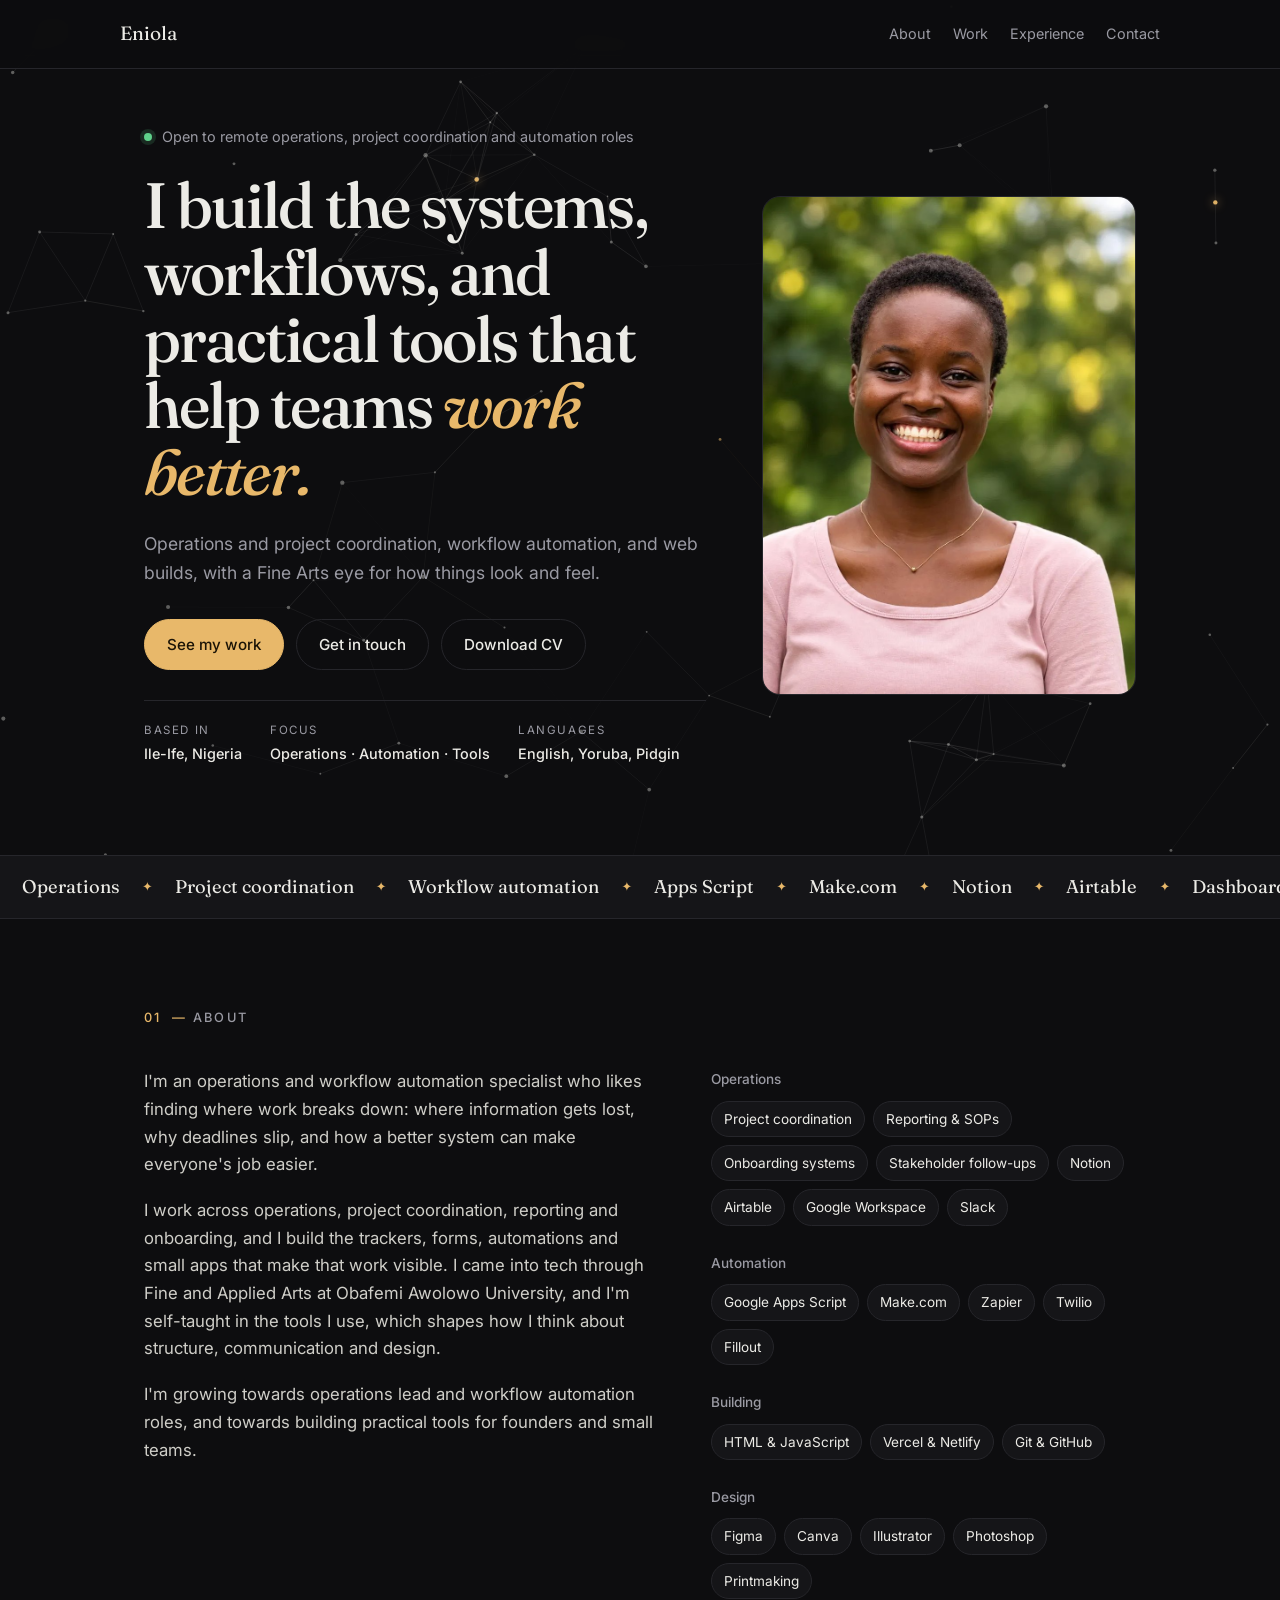
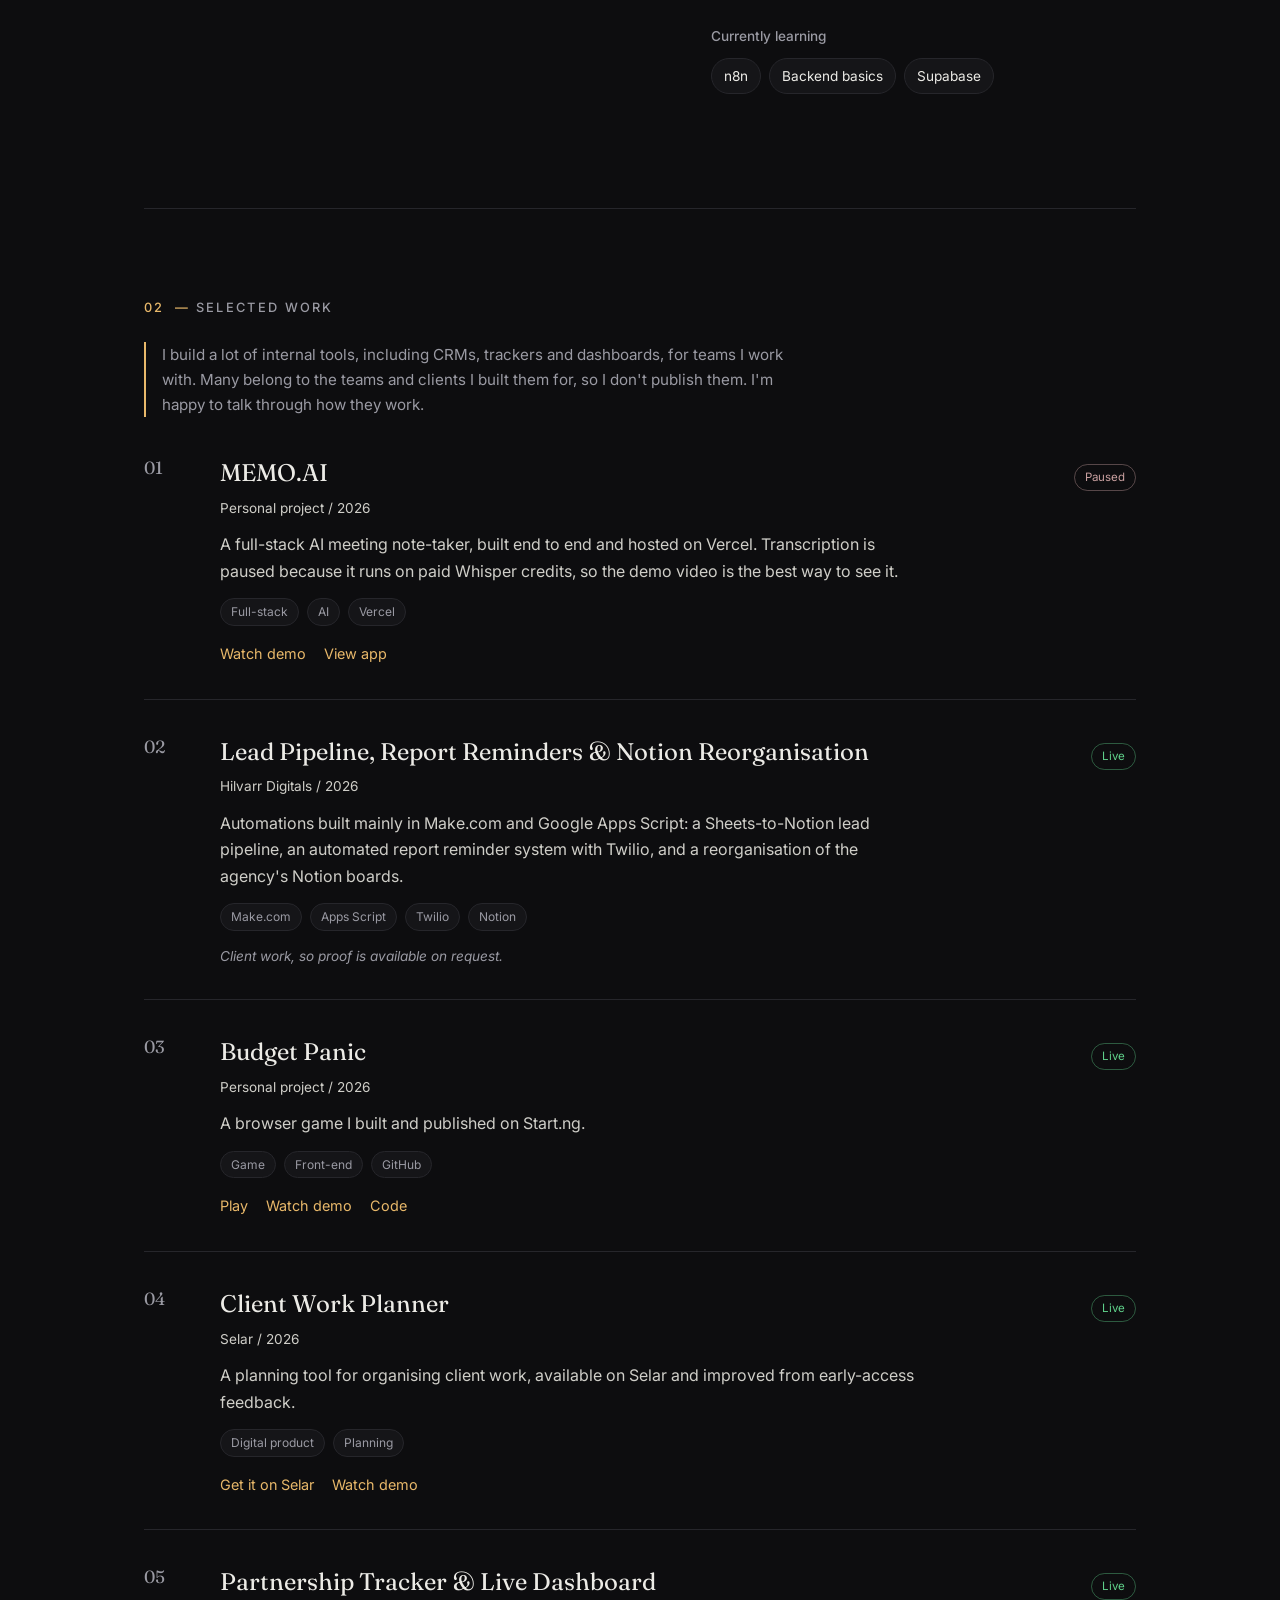
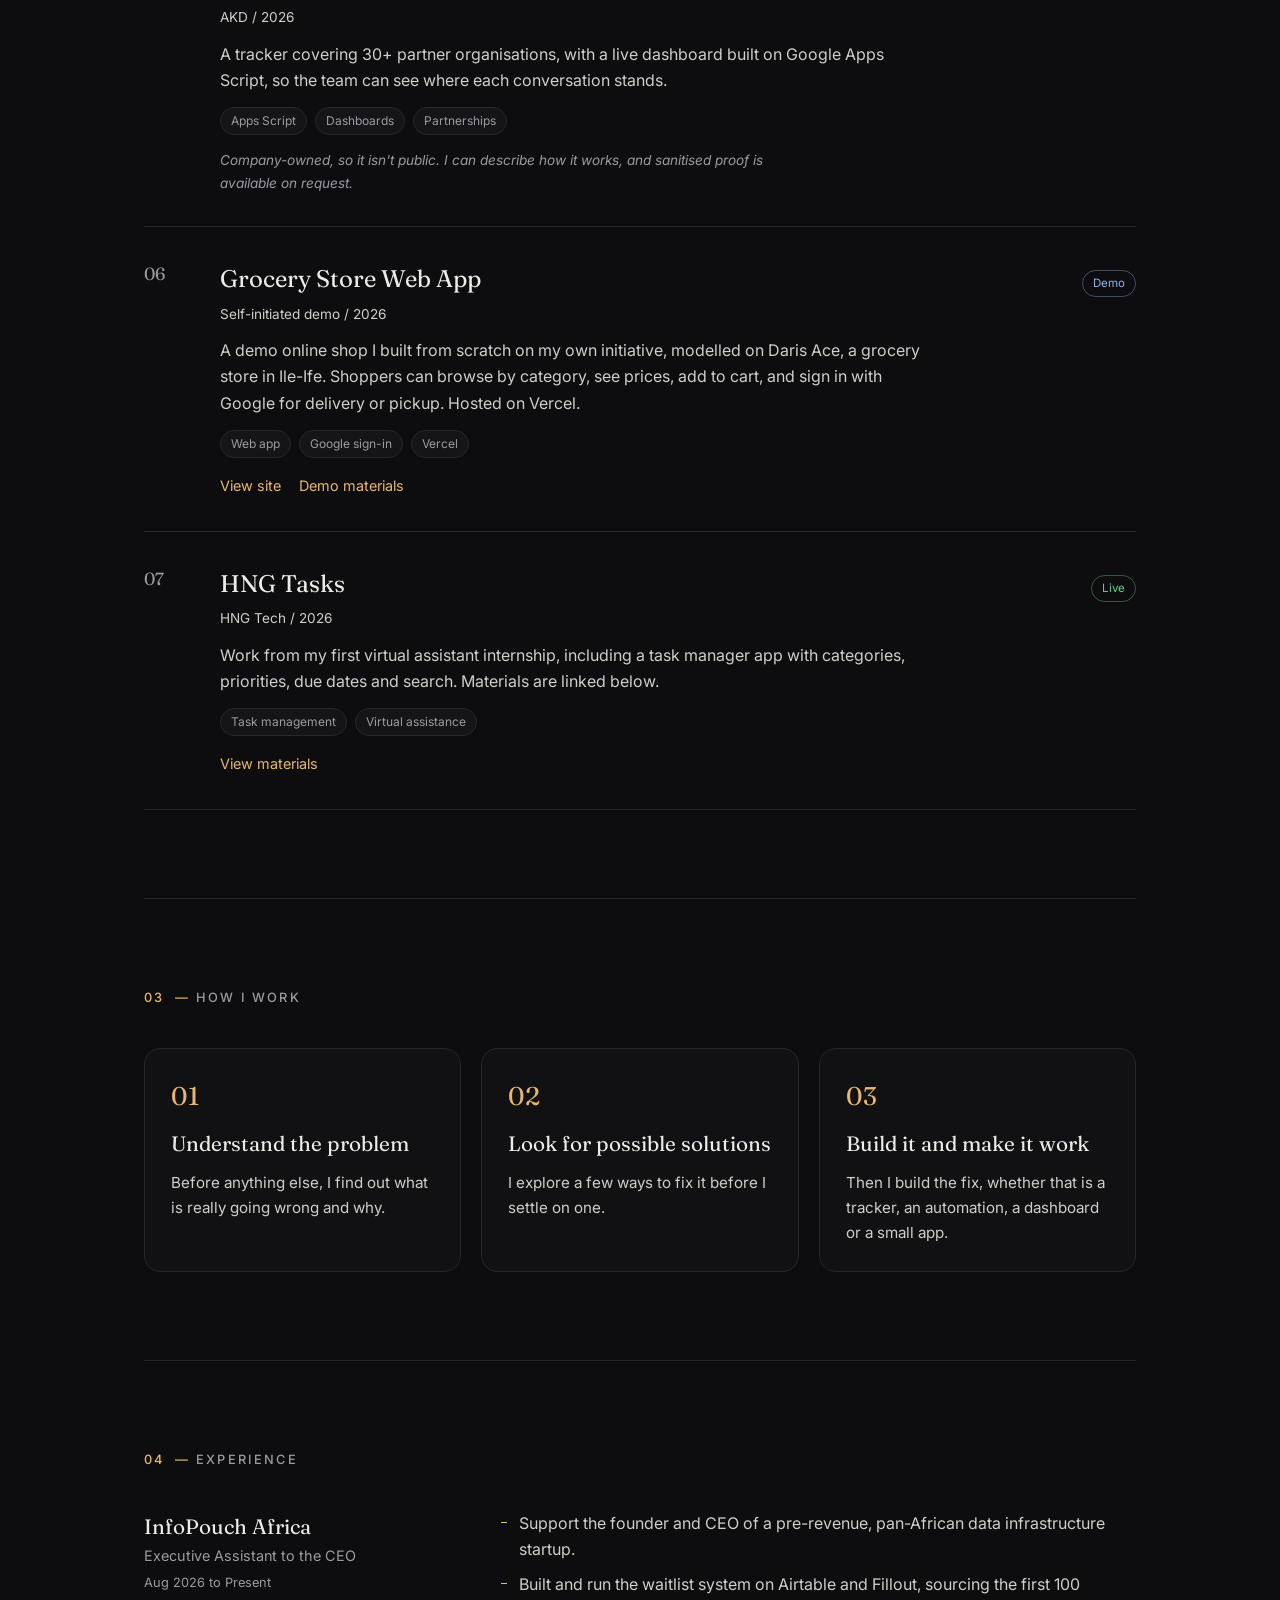
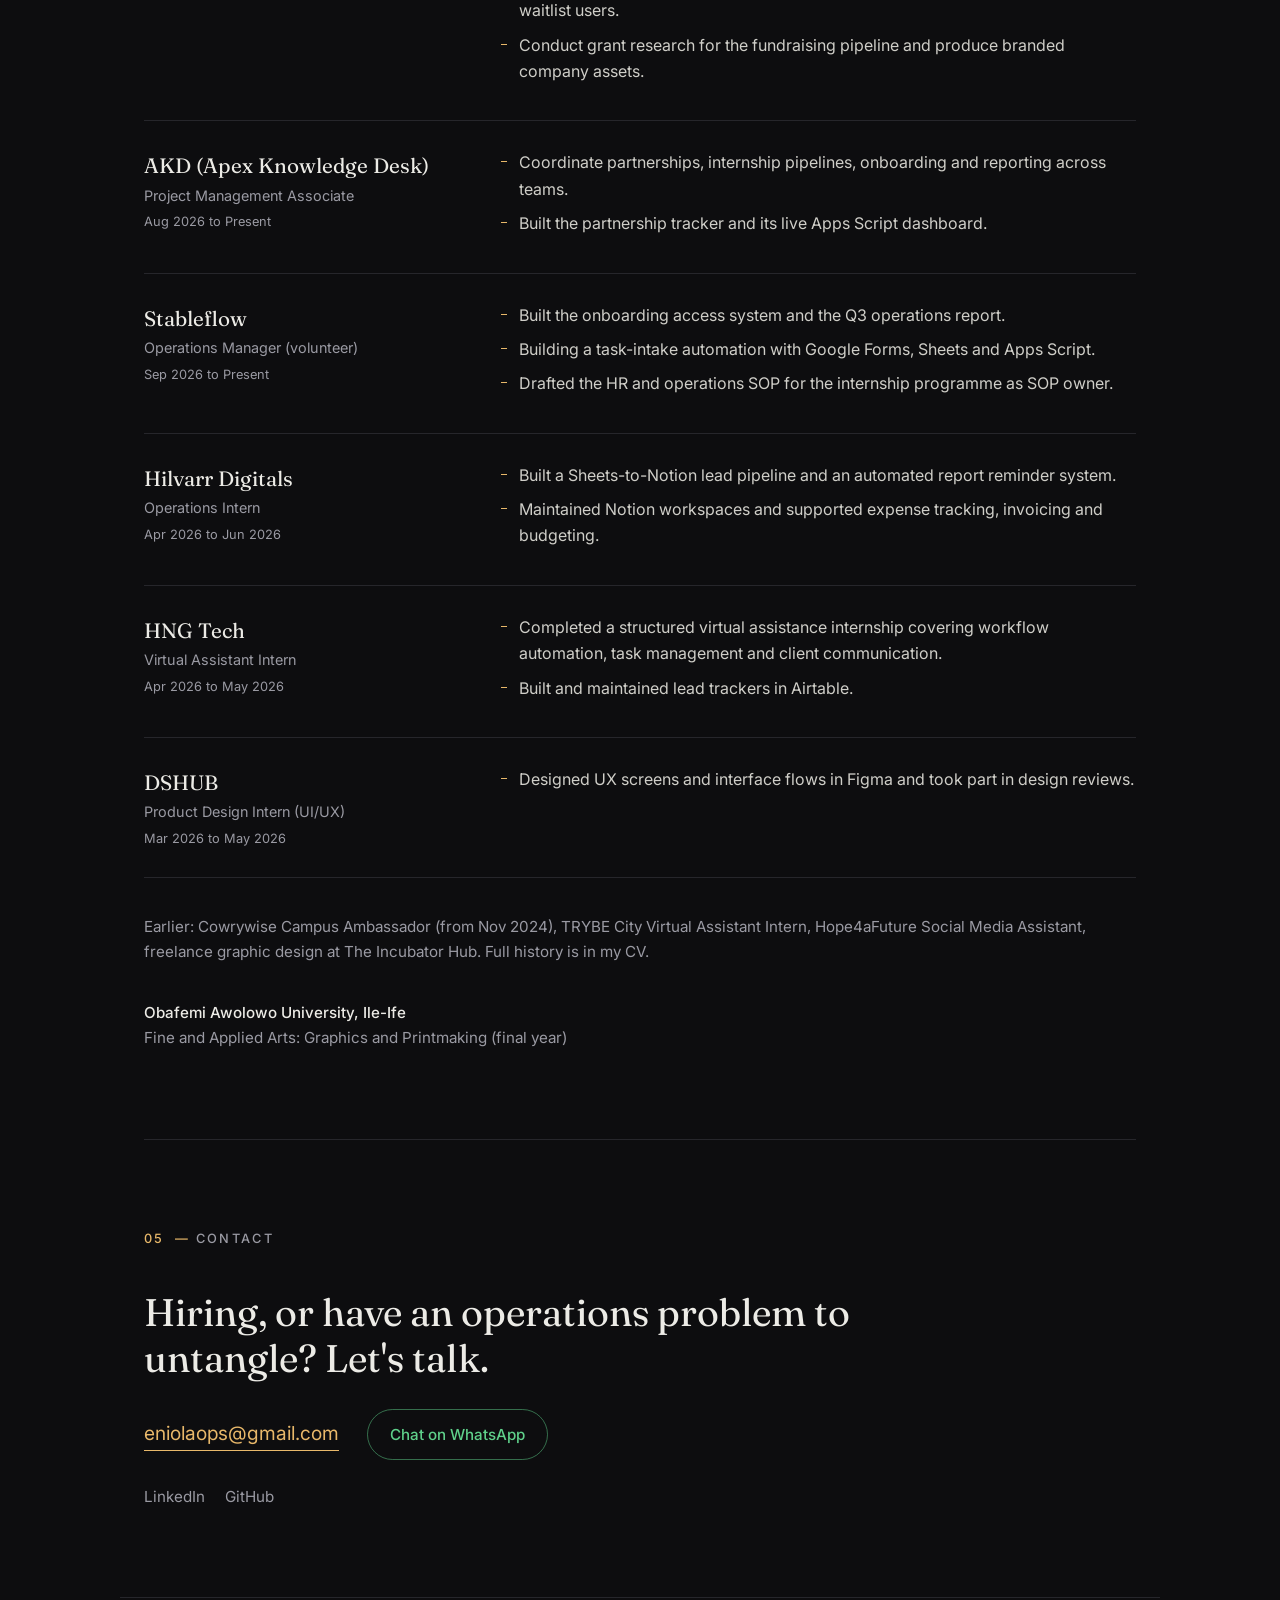
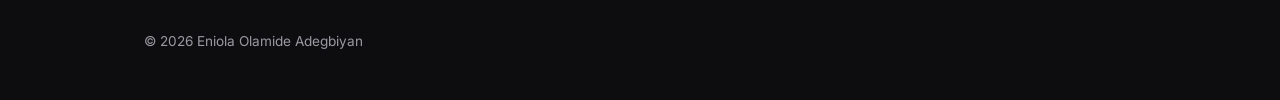
==== index.html @ dcf18d6a "Add files via upload" ====
<!DOCTYPE html>
<html lang="en">
<head>
  <meta charset="UTF-8" />
  <meta name="viewport" content="width=device-width, initial-scale=1" />
  <title>Eniola Olamide Adegbiyan</title>
  <meta name="description" content="Operations, workflow automation and project coordination portfolio." />
  <link rel="preconnect" href="https://fonts.googleapis.com" />
  <link rel="preconnect" href="https://fonts.gstatic.com" crossorigin />
  <link href="https://fonts.googleapis.com/css2?family=Fraunces:ital,opsz,wght@0,9..144,400;0,9..144,500;0,9..144,600;1,9..144,400;1,9..144,500&family=Inter:wght@400;500;600&display=swap" rel="stylesheet" />
  <link rel="stylesheet" href="style.css" />
  <!-- Tab icon: a gold "E" -->
  <link rel="icon" href="data:image/svg+xml,%3Csvg xmlns='http://www.w3.org/2000/svg' viewBox='0 0 64 64'%3E%3Crect width='64' height='64' rx='14' fill='%230d0d0f'/%3E%3Ctext x='50%25' y='54%25' text-anchor='middle' dominant-baseline='middle' font-family='Georgia,serif' font-size='40' fill='%23e8b86a'%3EE%3C/text%3E%3C/svg%3E" />
  <!-- The preview card people see when you share your link on LinkedIn or WhatsApp -->
  <meta property="og:type" content="website" />
  <meta property="og:title" content="Eniola Adegbiyan | Operations & Workflow Automation" />
  <meta property="og:description" content="I build the systems, workflows, and practical tools that help teams work better." />
  <meta property="og:image" content="https://envy-boop.github.io/photo.jpg" />
  <meta property="og:url" content="https://envy-boop.github.io/" />
  <meta name="twitter:card" content="summary_large_image" />
  <!-- Lets the page know JavaScript is on, so the fade-in only hides things when it can show them again -->
  <script>document.documentElement.classList.add("js");</script>
</head>
<body>
  <header class="site-header">
    <a href="#top" id="brand" class="brand"></a>
    <nav>
      <a href="#about">About</a>
      <a href="#work">Work</a>
      <a href="#experience">Experience</a>
      <a href="#contact">Contact</a>
    </nav>
  </header>

  <main id="top">
    <section class="hero">
      <div class="hero-text">
        <p class="status"><span class="dot"></span><span id="status"></span></p>
        <h1 id="headline"></h1>
        <p class="subline" id="subline"></p>
        <div class="cta">
          <a class="btn primary" href="#work">See my work</a>
          <a class="btn" href="#contact">Get in touch</a>
          <a class="btn" id="cv" href="cv.pdf" download>Download CV</a>
        </div>
        <div class="facts" id="facts"></div>
      </div>
      <div class="portrait" id="portrait" aria-hidden="false"></div>
    </section>

    <div class="ribbon" id="ribbon"><div class="ribbon-track" id="ribbon-track"></div></div>

    <section id="about">
      <h2>About</h2>
      <div class="about-grid">
        <div id="about-text" class="prose"></div>
        <div id="skills-grid" class="skills"></div>
      </div>
    </section>

    <section id="work">
      <h2>Selected work</h2>
      <p class="note" id="tools-note"></p>
      <div id="project-list"></div>
    </section>

    <section id="process">
      <h2>How I work</h2>
      <div class="steps" id="process-list"></div>
    </section>

    <section id="experience">
      <h2>Experience</h2>
      <div id="job-list"></div>
      <p class="education" id="earlier"></p>
      <p class="education" id="education"></p>
    </section>

    <section id="contact">
      <h2>Contact</h2>
      <p class="contact-lead">Hiring, or have an operations problem to untangle? Let's talk.</p>
      <div class="contact-actions">
        <a id="email" class="email"></a>
        <a id="whatsapp" class="btn whatsapp" target="_blank" rel="noopener">Chat on WhatsApp</a>
      </div>
      <div id="socials" class="socials"></div>
    </section>
  </main>

  <footer>
    <span>&copy; <span id="year"></span> <span id="footer-name"></span></span>
  </footer>

  <script src="content.js"></script>
  <script src="main.js"></script>
  <script src="background.js"></script>
</body>
</html>
---- style.css ----
/* STYLE.CSS: the look of the site.
   Change colours and fonts in the :root block below. Everything else follows. */

:root {
  --bg: #0d0d0f;
  --surface: #151518;
  --line: #26262b;
  --text: #ecebe6;
  --muted: #9a9aa3;
  --accent: #e8b86a;      /* warm gold: change this one value to re-colour the site */
  --accent-ink: #1a1306;
  --serif: "Fraunces", Georgia, serif;
  --sans: "Inter", system-ui, sans-serif;
  --max: 1040px;
}

* { box-sizing: border-box; margin: 0; padding: 0; }
html { scroll-behavior: smooth; }
body {
  overflow-x: clip;
  background: var(--bg);
  color: var(--text);
  font-family: var(--sans);
  line-height: 1.65;
  -webkit-font-smoothing: antialiased;
}
a { color: inherit; text-decoration: none; }
ul { list-style: none; }

/* Interactive background (drawn by background.js) sits behind everything */
#bg { position: fixed; inset: 0; width: 100%; height: 100%; z-index: 0; pointer-events: none; }
main, footer { position: relative; z-index: 1; }

/* Header */
.site-header {
  position: sticky; top: 0; z-index: 10;
  display: flex; justify-content: space-between; align-items: center;
  padding: 18px max(24px, calc((100vw - var(--max)) / 2));
  background: rgba(13, 13, 15, 0.85);
  backdrop-filter: blur(10px);
  border-bottom: 1px solid var(--line);
}
.brand { font-family: var(--serif); font-size: 1.2rem; }
.site-header nav { display: flex; gap: 22px; font-size: 0.9rem; color: var(--muted); }
.site-header nav a:hover { color: var(--text); }

/* Sections */
main { max-width: var(--max); margin: 0 auto; padding: 0 24px; }
section { padding: 88px 0; border-top: 1px solid var(--line); }
section.hero { border-top: none; padding-top: 56px; }
h2 {
  font-size: 0.8rem; letter-spacing: 0.18em; text-transform: uppercase;
  color: var(--muted); font-weight: 500; margin-bottom: 40px;
}
/* Section numbers (01, 02...) are added automatically in page order */
main { counter-reset: section; }
section:not(.hero) h2::before {
  counter-increment: section;
  content: counter(section, decimal-leading-zero) "  \2014  ";
  color: var(--accent); white-space: pre;
}

/* Hero */
.hero { display: grid; grid-template-columns: 1.5fr 1fr; gap: 56px; align-items: center; }
.status { display: flex; align-items: center; gap: 10px; color: var(--muted); font-size: 0.9rem; margin-bottom: 24px; }
.dot { width: 8px; height: 8px; border-radius: 50%; background: #5fd08a; box-shadow: 0 0 0 4px rgba(95, 208, 138, 0.15); }
h1 {
  font-family: var(--serif); font-weight: 500;
  font-size: clamp(2.4rem, 5.2vw, 4rem); line-height: 1.04; letter-spacing: -0.03em;
}
h1 em { font-style: italic; color: var(--accent); }
.subline { margin-top: 24px; color: var(--muted); font-size: 1.1rem; max-width: 34em; }
.cta { margin-top: 32px; display: flex; gap: 12px; flex-wrap: wrap; }
.btn {
  padding: 12px 22px; border-radius: 999px; font-size: 0.95rem; font-weight: 500;
  border: 1px solid var(--line); transition: 0.2s;
}
.btn:hover { border-color: var(--muted); }
.btn.primary { background: var(--accent); color: var(--accent-ink); border-color: var(--accent); }
.btn.primary:hover { filter: brightness(1.08); }

.portrait {
  aspect-ratio: 3 / 4; border-radius: 18px; overflow: hidden;
  background: linear-gradient(160deg, #1d1d22, #111114);
  border: 1px solid var(--line);
  display: grid; place-items: center;
  font-family: var(--serif); font-size: 5rem; color: var(--accent);
}
.portrait img { width: 100%; height: 100%; object-fit: cover; object-position: 50% 20%; }
.note { color: var(--muted); font-size: 0.95rem; max-width: 44em; margin: -16px 0 36px; padding-left: 16px; border-left: 2px solid var(--accent); }

/* Quick-facts strip (under the hero buttons) */
.facts {
  margin-top: 30px; padding-top: 20px; border-top: 1px solid var(--line);
  display: flex; flex-wrap: wrap; gap: 16px 28px;
}
.fact span { display: block; font-size: 0.72rem; letter-spacing: 0.14em; text-transform: uppercase; color: var(--muted); }
.fact strong { font-weight: 500; font-size: 0.9rem; }

/* Scrolling ribbon (full width, under the hero) */
.ribbon {
  width: 100vw; margin-left: calc(50% - 50vw);
  border-block: 1px solid var(--line); background: var(--surface);
  overflow: hidden; padding: 16px 0;
}
.ribbon + section { border-top: none; }
.ribbon-track { display: flex; width: max-content; animation: ribbon 40s linear infinite; }
.ribbon-track > div { display: flex; align-items: center; }
.ribbon span { font-family: var(--serif); font-size: 1.15rem; white-space: nowrap; padding: 0 22px; }
.ribbon i { color: var(--accent); font-style: normal; font-size: 0.8rem; }
@keyframes ribbon { to { transform: translateX(-50%); } }

/* About */
.about-grid { display: grid; grid-template-columns: 1.2fr 1fr; gap: 56px; }
.prose p { margin-bottom: 18px; color: #cfcec8; font-size: 1.05rem; }
.skill-group { margin-bottom: 26px; }
.skill-group h3 { font-size: 0.85rem; font-weight: 500; color: var(--muted); margin-bottom: 10px; }
.chips { display: flex; flex-wrap: wrap; gap: 8px; }
.chips li {
  font-size: 0.85rem; padding: 6px 12px; border-radius: 999px;
  background: var(--surface); border: 1px solid var(--line);
}
.chips.small li { font-size: 0.75rem; padding: 3px 10px; color: var(--muted); }

/* Projects */
.project {
  display: grid; grid-template-columns: 56px 1fr; gap: 20px;
  padding: 32px 0; border-bottom: 1px solid var(--line);
}
.project:first-child { padding-top: 0; }
.project-num { font-family: var(--serif); color: var(--muted); font-size: 1.1rem; }
.project-top { display: flex; justify-content: space-between; gap: 16px; align-items: baseline; flex-wrap: wrap; }
.project h3 { font-family: var(--serif); font-weight: 400; font-size: 1.5rem; }
.project-org { color: var(--muted); font-size: 0.85rem; margin: 4px 0 12px; }
.project p { color: #cfcec8; max-width: 44em; }
.project .chips { margin-top: 14px; }
.badge { font-size: 0.72rem; padding: 3px 10px; border-radius: 999px; border: 1px solid var(--line); color: var(--muted); }
.badge.live { color: #5fd08a; border-color: rgba(95, 208, 138, 0.4); }
.badge.paused { color: #c9a0a0; border-color: rgba(201, 160, 160, 0.4); }
.badge.demo { color: #8fb4e8; border-color: rgba(143, 180, 232, 0.4); }
.badge.in-progress { color: var(--accent); border-color: rgba(232, 184, 106, 0.4); }
.project .proof { margin-top: 14px; font-size: 0.85rem; color: var(--muted); font-style: italic; }
.links { margin-top: 16px; display: flex; gap: 18px; font-size: 0.9rem; }
.links a { color: var(--accent); border-bottom: 1px solid transparent; }
.links a:hover { border-color: var(--accent); }

/* Experience */
.job { display: grid; grid-template-columns: 1fr 2fr; gap: 40px; padding: 28px 0; border-bottom: 1px solid var(--line); }
.job:first-child { padding-top: 0; }
.job h3 { font-family: var(--serif); font-weight: 400; font-size: 1.3rem; }
.job-meta p { color: var(--muted); font-size: 0.9rem; }
.job-meta .period { font-size: 0.8rem; margin-top: 4px; }
.job ul li { color: #cfcec8; padding-left: 18px; position: relative; margin-bottom: 8px; }
.job ul li::before { content: ""; position: absolute; left: 0; top: 0.75em; width: 6px; height: 1px; background: var(--accent); }
.education { margin-top: 36px; color: var(--muted); font-size: 0.95rem; }
.education strong { color: var(--text); font-weight: 500; }

/* How I work */
.steps { display: grid; grid-template-columns: repeat(3, 1fr); gap: 20px; }
.step {
  padding: 26px; border: 1px solid var(--line); border-radius: 16px;
  background: rgba(21, 21, 24, 0.7); backdrop-filter: blur(4px);
}
.step-num { font-family: var(--serif); color: var(--accent); font-size: 1.6rem; }
.step h3 { font-family: var(--serif); font-weight: 400; font-size: 1.3rem; margin: 10px 0 8px; }
.step p { color: #cfcec8; font-size: 0.95rem; }
.btn.whatsapp { border-color: rgba(95, 208, 138, 0.5); color: #5fd08a; }
.btn.whatsapp:hover { background: rgba(95, 208, 138, 0.1); }

/* Contact */
.contact-lead { font-family: var(--serif); font-size: clamp(1.6rem, 3.5vw, 2.4rem); line-height: 1.2; max-width: 20em; }
.contact-actions { margin-top: 28px; display: flex; flex-wrap: wrap; align-items: center; gap: 18px 28px; }
.email { display: inline-block; color: var(--accent); font-size: 1.2rem; border-bottom: 1px solid var(--accent); }
.socials { margin-top: 24px; display: flex; gap: 20px; color: var(--muted); font-size: 0.95rem; }
.socials a:hover { color: var(--text); }

footer {
  max-width: var(--max); margin: 0 auto; padding: 32px 24px 48px;
  color: var(--muted); font-size: 0.85rem; border-top: 1px solid var(--line);
}

/* Scroll fade-in */
.js section, .js .reveal { opacity: 0; transform: translateY(14px); transition: opacity 0.7s ease, transform 0.7s ease; }
.js section.in, .js .reveal.in { opacity: 1; transform: none; }
.js .hero { opacity: 1; transform: none; }

@media (prefers-reduced-motion: reduce) {
  .js section, .js .reveal { opacity: 1; transform: none; transition: none; }
  html { scroll-behavior: auto; }
  .ribbon-track { animation: none; flex-wrap: wrap; width: auto; }
  .ribbon-track > div[aria-hidden] { display: none; }
}

/* Phones */
@media (max-width: 760px) {
  .hero, .about-grid, .job { grid-template-columns: 1fr; gap: 28px; }
  .portrait { max-width: 260px; order: -1; }
  .site-header nav { gap: 14px; font-size: 0.8rem; }
  .facts { gap: 18px 28px; }
  .steps { grid-template-columns: 1fr; }
  .project { grid-template-columns: 36px 1fr; }
  section { padding: 64px 0; }
}

/* Very small phones */
@media (max-width: 380px) {
  .site-header nav { gap: 10px; font-size: 0.75rem; }
}
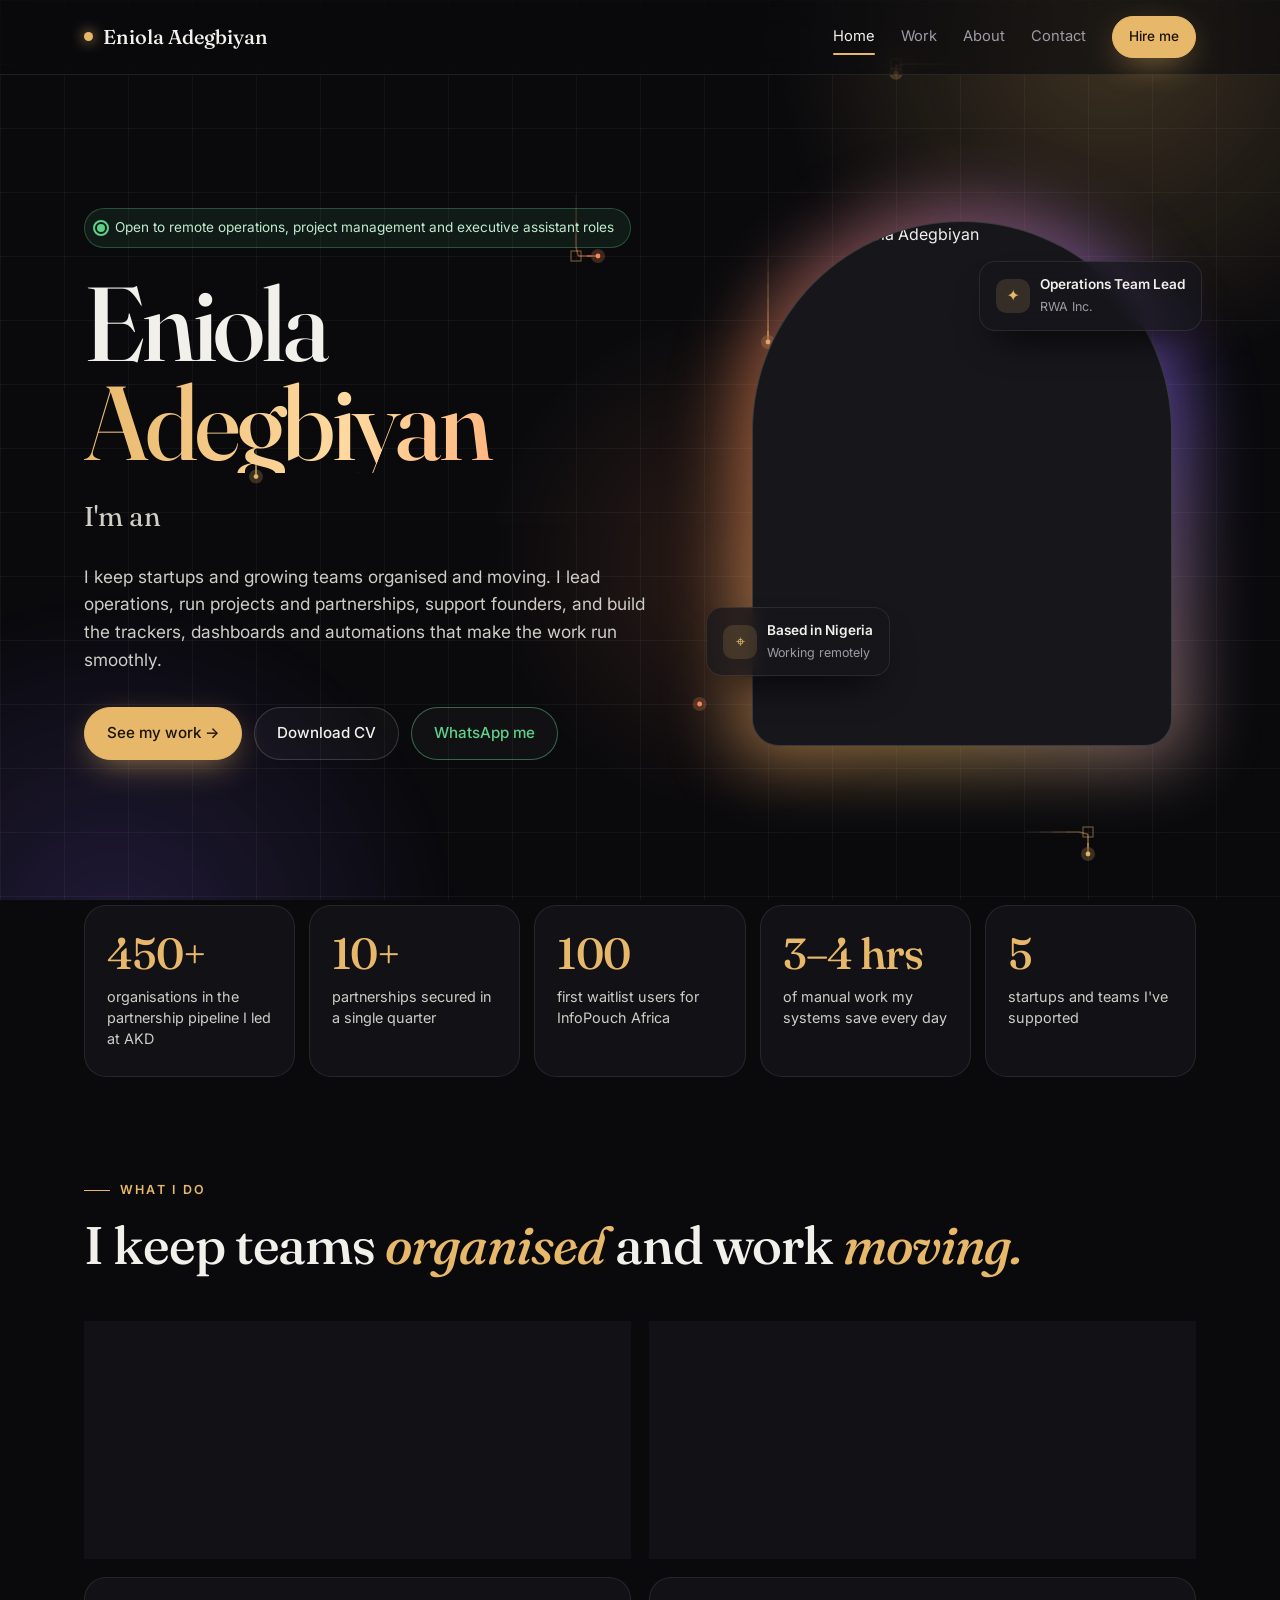
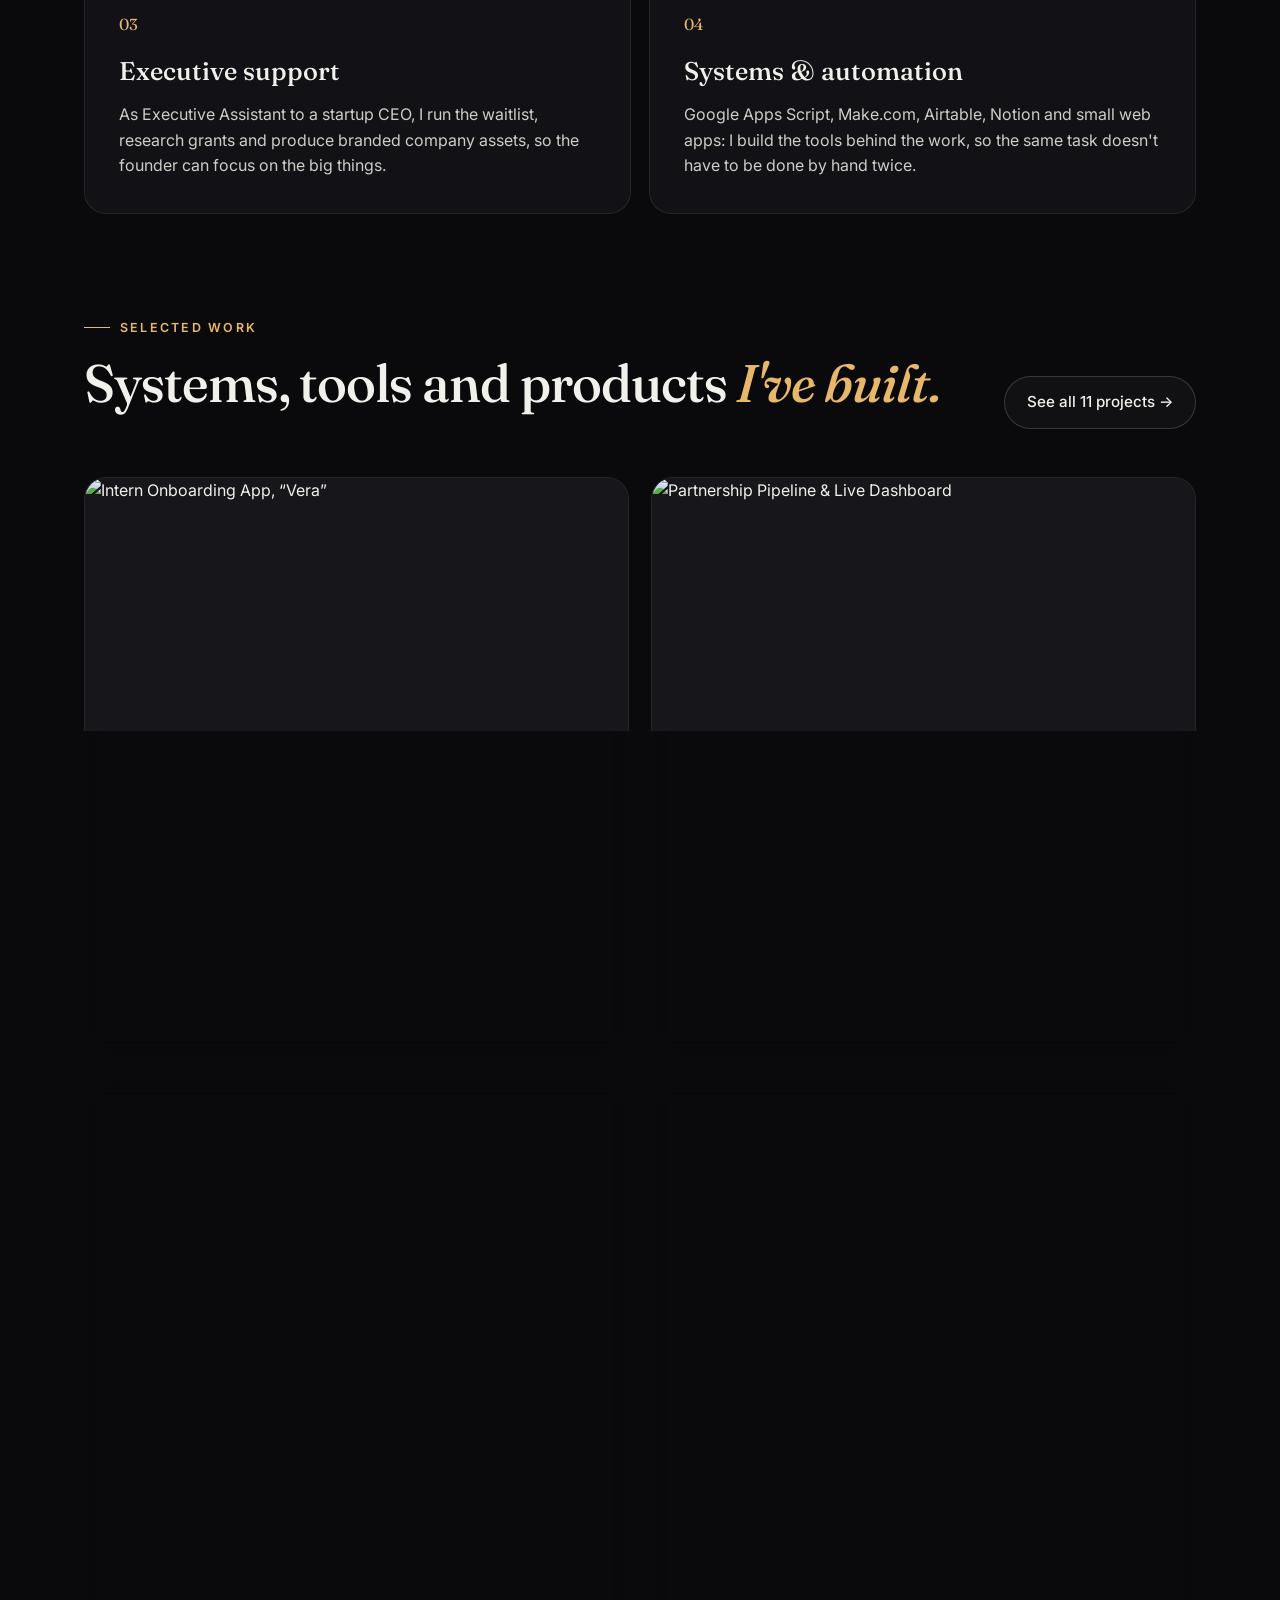
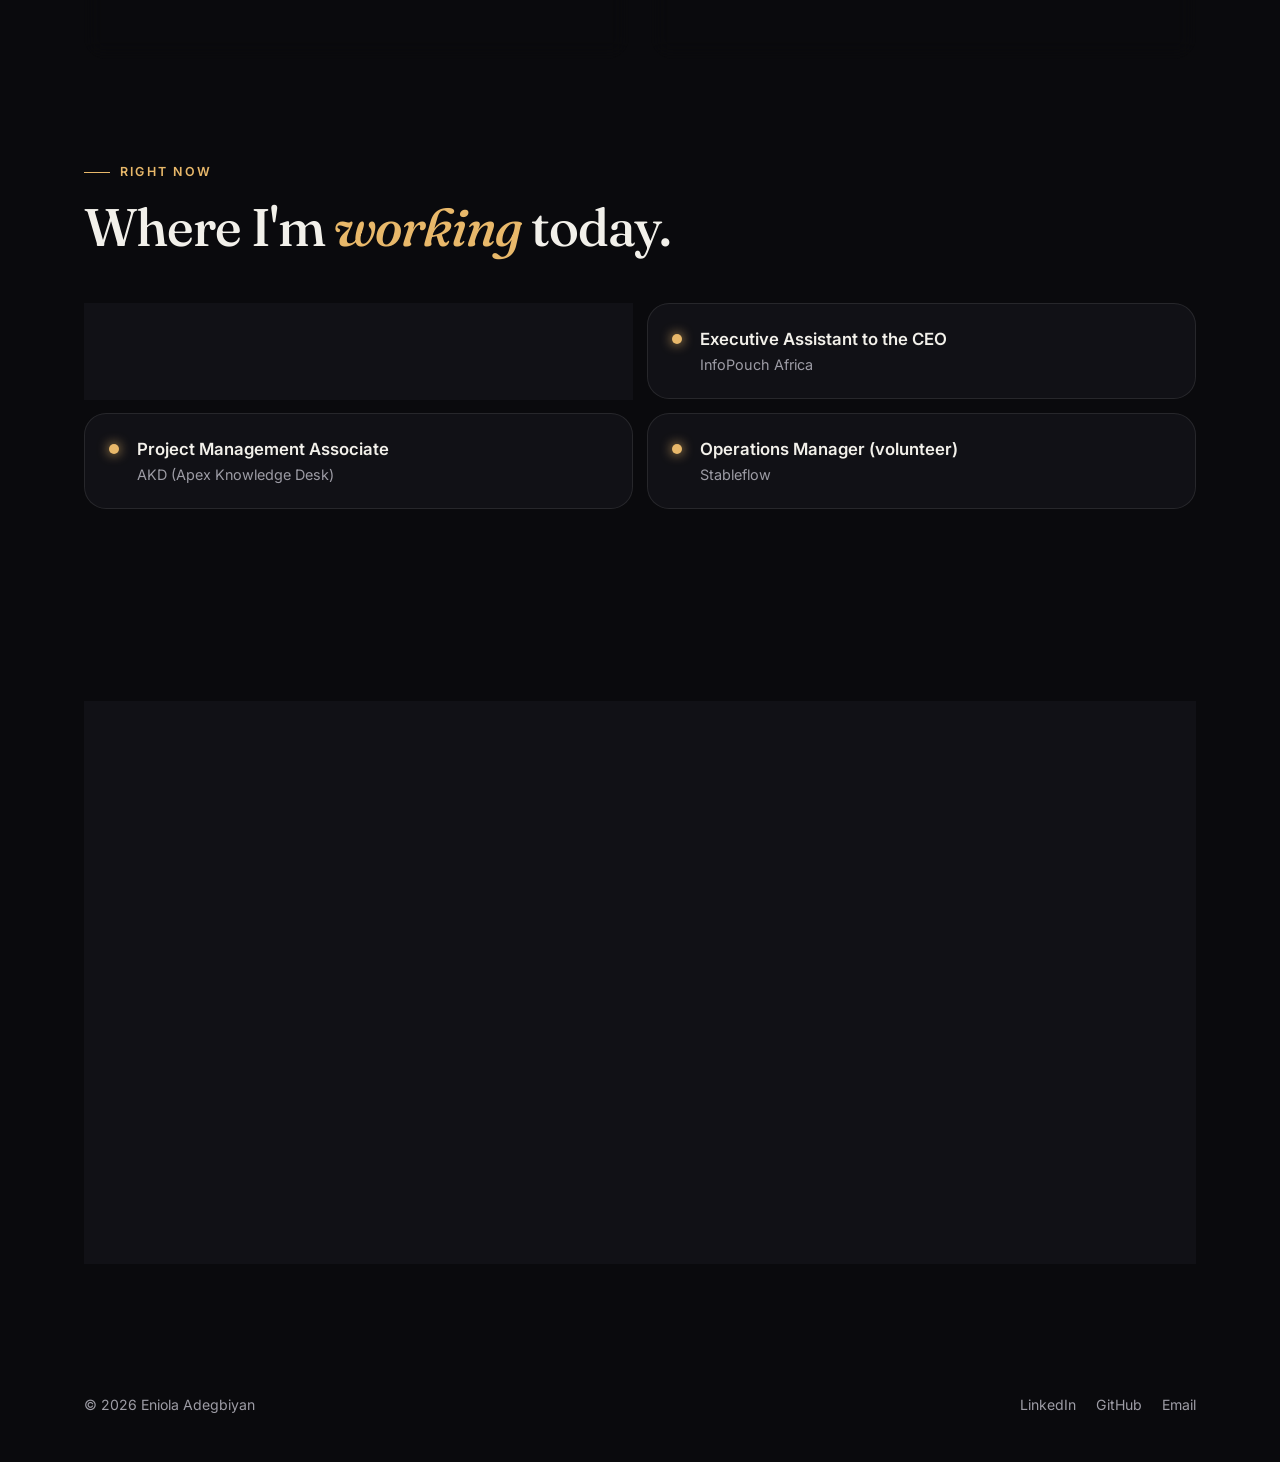
==== commit 3858b808: "Add files via upload" ====
--- a/index.html
+++ b/index.html
@@ -3,96 +3,30 @@
 <head>
   <meta charset="UTF-8" />
   <meta name="viewport" content="width=device-width, initial-scale=1" />
-  <title>Eniola Olamide Adegbiyan</title>
-  <meta name="description" content="Operations, workflow automation and project coordination portfolio." />
+  <title>Eniola Adegbiyan</title>
+  <meta name="description" content="Eniola Adegbiyan: Operations Team Lead, Project Manager and Executive Assistant. I keep startups and growing teams organised and moving." />
+  <meta name="theme-color" content="#0a0a0d" />
+  <!-- The preview card people see when you share a link on LinkedIn or WhatsApp -->
+  <meta property="og:type" content="website" />
+  <meta property="og:title" content="Eniola Adegbiyan | Operations · Project Management · Executive Support" />
+  <meta property="og:description" content="I keep startups and growing teams organised and moving: operations, projects, partnerships and the tools behind the work." />
+  <meta property="og:image" content="https://envy-boop.github.io/images/photo.jpg" />
+  <meta property="og:url" content="https://envy-boop.github.io/" />
+  <meta name="twitter:card" content="summary_large_image" />
+  <!-- Tab icon: a gold "E" -->
+  <link rel="icon" href="data:image/svg+xml,%3Csvg xmlns='http://www.w3.org/2000/svg' viewBox='0 0 64 64'%3E%3Crect width='64' height='64' rx='14' fill='%230a0a0d'/%3E%3Ctext x='50%25' y='54%25' text-anchor='middle' dominant-baseline='middle' font-family='Georgia,serif' font-size='40' fill='%23e8b86a'%3EE%3C/text%3E%3C/svg%3E" />
   <link rel="preconnect" href="https://fonts.googleapis.com" />
   <link rel="preconnect" href="https://fonts.gstatic.com" crossorigin />
   <link href="https://fonts.googleapis.com/css2?family=Fraunces:ital,opsz,wght@0,9..144,400;0,9..144,500;0,9..144,600;1,9..144,400;1,9..144,500&family=Inter:wght@400;500;600&display=swap" rel="stylesheet" />
   <link rel="stylesheet" href="style.css" />
-  <!-- Tab icon: a gold "E" -->
-  <link rel="icon" href="data:image/svg+xml,%3Csvg xmlns='http://www.w3.org/2000/svg' viewBox='0 0 64 64'%3E%3Crect width='64' height='64' rx='14' fill='%230d0d0f'/%3E%3Ctext x='50%25' y='54%25' text-anchor='middle' dominant-baseline='middle' font-family='Georgia,serif' font-size='40' fill='%23e8b86a'%3EE%3C/text%3E%3C/svg%3E" />
-  <!-- The preview card people see when you share your link on LinkedIn or WhatsApp -->
-  <meta property="og:type" content="website" />
-  <meta property="og:title" content="Eniola Adegbiyan | Operations & Workflow Automation" />
-  <meta property="og:description" content="I build the systems, workflows, and practical tools that help teams work better." />
-  <meta property="og:image" content="https://envy-boop.github.io/photo.jpg" />
-  <meta property="og:url" content="https://envy-boop.github.io/" />
-  <meta name="twitter:card" content="summary_large_image" />
-  <!-- Lets the page know JavaScript is on, so the fade-in only hides things when it can show them again -->
   <script>document.documentElement.classList.add("js");</script>
 </head>
-<body>
-  <header class="site-header">
-    <a href="#top" id="brand" class="brand"></a>
-    <nav>
-      <a href="#about">About</a>
-      <a href="#work">Work</a>
-      <a href="#experience">Experience</a>
-      <a href="#contact">Contact</a>
-    </nav>
-  </header>
-
-  <main id="top">
-    <section class="hero">
-      <div class="hero-text">
-        <p class="status"><span class="dot"></span><span id="status"></span></p>
-        <h1 id="headline"></h1>
-        <p class="subline" id="subline"></p>
-        <div class="cta">
-          <a class="btn primary" href="#work">See my work</a>
-          <a class="btn" href="#contact">Get in touch</a>
-          <a class="btn" id="cv" href="cv.pdf" download>Download CV</a>
-        </div>
-        <div class="facts" id="facts"></div>
-      </div>
-      <div class="portrait" id="portrait" aria-hidden="false"></div>
-    </section>
-
-    <div class="ribbon" id="ribbon"><div class="ribbon-track" id="ribbon-track"></div></div>
-
-    <section id="about">
-      <h2>About</h2>
-      <div class="about-grid">
-        <div id="about-text" class="prose"></div>
-        <div id="skills-grid" class="skills"></div>
-      </div>
-    </section>
-
-    <section id="work">
-      <h2>Selected work</h2>
-      <p class="note" id="tools-note"></p>
-      <div id="project-list"></div>
-    </section>
-
-    <section id="process">
-      <h2>How I work</h2>
-      <div class="steps" id="process-list"></div>
-    </section>
-
-    <section id="experience">
-      <h2>Experience</h2>
-      <div id="job-list"></div>
-      <p class="education" id="earlier"></p>
-      <p class="education" id="education"></p>
-    </section>
-
-    <section id="contact">
-      <h2>Contact</h2>
-      <p class="contact-lead">Hiring, or have an operations problem to untangle? Let's talk.</p>
-      <div class="contact-actions">
-        <a id="email" class="email"></a>
-        <a id="whatsapp" class="btn whatsapp" target="_blank" rel="noopener">Chat on WhatsApp</a>
-      </div>
-      <div id="socials" class="socials"></div>
-    </section>
-  </main>
-
-  <footer>
-    <span>&copy; <span id="year"></span> <span id="footer-name"></span></span>
-  </footer>
-
+<body data-page="home">
+  <!-- The page is built by main.js from content.js. To change words, edit content.js. -->
+  <main></main>
+  <noscript><p style="padding:40px;color:#fff">Please turn on JavaScript to see this site.</p></noscript>
   <script src="content.js"></script>
+  <script src="glow.js"></script>
   <script src="main.js"></script>
-  <script src="background.js"></script>
 </body>
 </html>
--- a/style.css
+++ b/style.css
@@ -1,208 +1,329 @@
-/* STYLE.CSS: the look of the site.
-   Change colours and fonts in the :root block below. Everything else follows. */
+/* STYLE.CSS: the look of every page.
+   Colours and fonts are in :root below. Change --accent to re-colour the whole site. */
 
 :root {
-  --bg: #0d0d0f;
-  --surface: #151518;
-  --line: #26262b;
-  --text: #ecebe6;
-  --muted: #9a9aa3;
-  --accent: #e8b86a;      /* warm gold: change this one value to re-colour the site */
+  --bg: #0a0a0d;
+  --surface: rgba(22, 22, 27, 0.72);
+  --surface-solid: #16161b;
+  --line: rgba(255, 255, 255, 0.09);
+  --line-strong: rgba(255, 255, 255, 0.16);
+  --text: #f2f0ea;
+  --soft: #cfcdc6;
+  --muted: #9d9ca5;
+  --accent: #e8b86a;      /* gold */
+  --accent-2: #ff8f5a;    /* warm orange, used in the glow */
+  --accent-3: #8f6bff;    /* violet, used in the glow */
   --accent-ink: #1a1306;
+  --green: #5fd08a;
   --serif: "Fraunces", Georgia, serif;
-  --sans: "Inter", system-ui, sans-serif;
-  --max: 1040px;
+  --sans: "Inter", system-ui, -apple-system, "Segoe UI", sans-serif;
+  --max: 1160px;
+  --radius: 22px;
 }
 
 * { box-sizing: border-box; margin: 0; padding: 0; }
 html { scroll-behavior: smooth; }
 body {
+  background: var(--bg); color: var(--text);
+  font-family: var(--sans); line-height: 1.6;
+  -webkit-font-smoothing: antialiased;
   overflow-x: clip;
-  background: var(--bg);
-  color: var(--text);
-  font-family: var(--sans);
-  line-height: 1.65;
-  -webkit-font-smoothing: antialiased;
-}
+}
+html { overflow-x: clip; }
 a { color: inherit; text-decoration: none; }
 ul { list-style: none; }
-
-/* Interactive background (drawn by background.js) sits behind everything */
-#bg { position: fixed; inset: 0; width: 100%; height: 100%; z-index: 0; pointer-events: none; }
-main, footer { position: relative; z-index: 1; }
-
-/* Header */
+img { display: block; max-width: 100%; }
+::selection { background: var(--accent); color: var(--accent-ink); }
+
+/* ---------- Glowing background (made by glow.js) ---------- */
+.glow { position: fixed; inset: 0; z-index: 0; pointer-events: none; overflow: hidden; }
+.orb {
+  position: absolute; width: 62vmax; height: 62vmax; border-radius: 50%;
+  opacity: 0.55; will-change: transform;
+}
+.orb.o1 { background: radial-gradient(circle, rgba(232, 184, 106, 0.42), transparent 62%); top: -28vmax; right: -18vmax; animation: drift1 26s ease-in-out infinite alternate; }
+.orb.o2 { background: radial-gradient(circle, rgba(143, 107, 255, 0.32), transparent 62%); bottom: -34vmax; left: -22vmax; animation: drift2 32s ease-in-out infinite alternate; }
+.orb.o3 { background: radial-gradient(circle, rgba(255, 143, 90, 0.26), transparent 62%); top: 30vh; left: 35vw; width: 46vmax; height: 46vmax; animation: drift3 38s ease-in-out infinite alternate; }
+.orb.cursor {
+  width: 560px; height: 560px; left: 0; top: 0; opacity: 0;
+  background: radial-gradient(circle, rgba(232, 184, 106, 0.22), rgba(255, 143, 90, 0.08) 40%, transparent 68%);
+  transition: opacity 0.6s ease;
+}
+.glow.active .orb.cursor { opacity: 1; }
+.glow canvas { position: absolute; inset: 0; }
+@keyframes drift1 { to { transform: translate(-14vw, 18vh) scale(1.15); } }
+@keyframes drift2 { to { transform: translate(18vw, -14vh) scale(1.1); } }
+@keyframes drift3 { to { transform: translate(-22vw, -10vh) scale(0.85); } }
+
+/* Everything else sits above the glow */
+.site-header, main, footer { position: relative; z-index: 1; }
+
+/* ---------- Header ---------- */
 .site-header {
-  position: sticky; top: 0; z-index: 10;
-  display: flex; justify-content: space-between; align-items: center;
-  padding: 18px max(24px, calc((100vw - var(--max)) / 2));
-  background: rgba(13, 13, 15, 0.85);
-  backdrop-filter: blur(10px);
-  border-bottom: 1px solid var(--line);
-}
-.brand { font-family: var(--serif); font-size: 1.2rem; }
-.site-header nav { display: flex; gap: 22px; font-size: 0.9rem; color: var(--muted); }
-.site-header nav a:hover { color: var(--text); }
-
-/* Sections */
+  position: sticky; top: 0; z-index: 20;
+  backdrop-filter: blur(16px); -webkit-backdrop-filter: blur(16px);
+  background: rgba(10, 10, 13, 0.62); border-bottom: 1px solid var(--line);
+}
+.header-inner { max-width: var(--max); margin: 0 auto; padding: 16px 24px; display: flex; align-items: center; justify-content: space-between; gap: 20px; }
+.brand { font-family: var(--serif); font-size: 1.25rem; font-weight: 500; display: flex; align-items: center; gap: 10px; white-space: nowrap; }
+.brand-dot { width: 9px; height: 9px; border-radius: 50%; background: var(--accent); box-shadow: 0 0 14px var(--accent); }
+.nav { display: flex; align-items: center; gap: 26px; font-size: 0.92rem; color: var(--muted); }
+.nav a:not(.btn) { position: relative; padding: 4px 0; transition: color 0.2s; }
+.nav a:not(.btn):hover, .nav a.active { color: var(--text); }
+.nav a.active::after { content: ""; position: absolute; left: 0; right: 0; bottom: -2px; height: 2px; border-radius: 2px; background: var(--accent); }
+
+/* ---------- Buttons ---------- */
+.btn {
+  display: inline-flex; align-items: center; justify-content: center; gap: 8px;
+  padding: 13px 22px; border-radius: 999px; font-weight: 500; font-size: 0.95rem;
+  border: 1px solid var(--line-strong); background: rgba(255, 255, 255, 0.03);
+  transition: transform 0.2s, background 0.2s, border-color 0.2s, box-shadow 0.2s; white-space: nowrap;
+}
+.btn:hover { transform: translateY(-2px); border-color: rgba(255, 255, 255, 0.32); background: rgba(255, 255, 255, 0.06); }
+.btn.primary { background: var(--accent); color: var(--accent-ink); border-color: var(--accent); box-shadow: 0 10px 34px -10px rgba(232, 184, 106, 0.7); }
+.btn.primary:hover { background: #f0c67f; box-shadow: 0 14px 40px -10px rgba(232, 184, 106, 0.9); }
+.btn.small { padding: 9px 16px; font-size: 0.85rem; }
+.btn.whatsapp { color: var(--green); border-color: rgba(95, 208, 138, 0.45); }
+.btn.whatsapp:hover { background: rgba(95, 208, 138, 0.1); }
+.arrow-link { color: var(--accent); font-weight: 500; display: inline-flex; gap: 6px; align-items: center; }
+.arrow-link span { transition: transform 0.2s; }
+.arrow-link:hover span { transform: translateX(4px); }
+
+/* ---------- Layout ---------- */
 main { max-width: var(--max); margin: 0 auto; padding: 0 24px; }
-section { padding: 88px 0; border-top: 1px solid var(--line); }
-section.hero { border-top: none; padding-top: 56px; }
-h2 {
-  font-size: 0.8rem; letter-spacing: 0.18em; text-transform: uppercase;
-  color: var(--muted); font-weight: 500; margin-bottom: 40px;
-}
-/* Section numbers (01, 02...) are added automatically in page order */
-main { counter-reset: section; }
-section:not(.hero) h2::before {
-  counter-increment: section;
-  content: counter(section, decimal-leading-zero) "  \2014  ";
-  color: var(--accent); white-space: pre;
-}
-
-/* Hero */
-.hero { display: grid; grid-template-columns: 1.5fr 1fr; gap: 56px; align-items: center; }
-.status { display: flex; align-items: center; gap: 10px; color: var(--muted); font-size: 0.9rem; margin-bottom: 24px; }
-.dot { width: 8px; height: 8px; border-radius: 50%; background: #5fd08a; box-shadow: 0 0 0 4px rgba(95, 208, 138, 0.15); }
-h1 {
-  font-family: var(--serif); font-weight: 500;
-  font-size: clamp(2.4rem, 5.2vw, 4rem); line-height: 1.04; letter-spacing: -0.03em;
-}
-h1 em { font-style: italic; color: var(--accent); }
-.subline { margin-top: 24px; color: var(--muted); font-size: 1.1rem; max-width: 34em; }
-.cta { margin-top: 32px; display: flex; gap: 12px; flex-wrap: wrap; }
-.btn {
-  padding: 12px 22px; border-radius: 999px; font-size: 0.95rem; font-weight: 500;
-  border: 1px solid var(--line); transition: 0.2s;
-}
-.btn:hover { border-color: var(--muted); }
-.btn.primary { background: var(--accent); color: var(--accent-ink); border-color: var(--accent); }
-.btn.primary:hover { filter: brightness(1.08); }
-
+.section { padding: 96px 0; }
+.eyebrow {
+  display: inline-flex; align-items: center; gap: 10px;
+  font-size: 0.78rem; letter-spacing: 0.18em; text-transform: uppercase; color: var(--accent); font-weight: 600;
+}
+.eyebrow::before { content: ""; width: 26px; height: 1px; background: var(--accent); }
+.section-title { font-family: var(--serif); font-weight: 500; font-size: clamp(2rem, 4.4vw, 3.3rem); line-height: 1.08; letter-spacing: -0.02em; margin: 16px 0 18px; max-width: 18em; }
+.section-title em, h1 em, .contact-card h2 em { font-style: italic; color: var(--accent); }
+.section-lead { color: var(--soft); font-size: 1.08rem; max-width: 40em; }
+.section-head { margin-bottom: 48px; }
+.section-head.split { display: flex; justify-content: space-between; align-items: flex-end; gap: 24px; flex-wrap: wrap; }
+
+.card {
+  background:
+    radial-gradient(420px circle at var(--mx, -999px) var(--my, -999px), rgba(232, 184, 106, 0.11), transparent 45%),
+    var(--surface);
+  border: 1px solid var(--line); border-radius: var(--radius);
+  backdrop-filter: blur(10px); -webkit-backdrop-filter: blur(10px);
+}
+
+/* ---------- Home hero ---------- */
+.hero { display: grid; grid-template-columns: 1.25fr 1fr; gap: 60px; align-items: center; padding: 72px 0 84px; min-height: calc(100vh - 70px); }
+.status-pill {
+  display: inline-flex; align-items: center; gap: 10px; padding: 8px 16px 8px 12px;
+  border-radius: 999px; border: 1px solid rgba(95, 208, 138, 0.3); background: rgba(95, 208, 138, 0.08);
+  font-size: 0.85rem; color: #bfeccf;
+}
+.pulse { width: 8px; height: 8px; border-radius: 50%; background: var(--green); position: relative; flex: none; }
+.pulse::after { content: ""; position: absolute; inset: -4px; border-radius: 50%; border: 2px solid var(--green); animation: ping 1.8s ease-out infinite; }
+@keyframes ping { from { opacity: 0.8; transform: scale(0.6); } to { opacity: 0; transform: scale(1.8); } }
+.hero h1 {
+  font-family: var(--serif); font-weight: 500; letter-spacing: -0.035em; line-height: 0.95;
+  font-size: clamp(3.2rem, 8.2vw, 6.6rem); margin: 26px 0 22px;
+}
+.hero h1 .last { display: block; background: linear-gradient(100deg, var(--accent), #ffd9a0 45%, var(--accent-2)); -webkit-background-clip: text; background-clip: text; color: transparent; }
+.role-line { font-size: clamp(1.25rem, 2.4vw, 1.7rem); font-family: var(--serif); color: var(--soft); min-height: 1.5em; }
+.role { color: var(--text); font-style: italic; display: inline-block; transition: opacity 0.35s, transform 0.35s; border-bottom: 2px solid var(--accent); }
+.role.out { opacity: 0; transform: translateY(8px); }
+.hero .intro { margin-top: 22px; color: var(--soft); font-size: 1.08rem; max-width: 34em; }
+.cta-row { margin-top: 34px; display: flex; flex-wrap: wrap; gap: 12px; }
+
+.portrait-wrap { position: relative; justify-self: center; width: min(100%, 420px); }
+.portrait-wrap::before {
+  content: ""; position: absolute; inset: -18px; border-radius: 240px 240px 36px 36px;
+  background: conic-gradient(from 180deg, var(--accent), var(--accent-2), var(--accent-3), var(--accent));
+  filter: blur(34px); opacity: 0.55; animation: spin 14s linear infinite;
+}
+@keyframes spin { to { transform: rotate(360deg); } }
 .portrait {
-  aspect-ratio: 3 / 4; border-radius: 18px; overflow: hidden;
-  background: linear-gradient(160deg, #1d1d22, #111114);
-  border: 1px solid var(--line);
-  display: grid; place-items: center;
-  font-family: var(--serif); font-size: 5rem; color: var(--accent);
-}
-.portrait img { width: 100%; height: 100%; object-fit: cover; object-position: 50% 20%; }
-.note { color: var(--muted); font-size: 0.95rem; max-width: 44em; margin: -16px 0 36px; padding-left: 16px; border-left: 2px solid var(--accent); }
-
-/* Quick-facts strip (under the hero buttons) */
-.facts {
-  margin-top: 30px; padding-top: 20px; border-top: 1px solid var(--line);
-  display: flex; flex-wrap: wrap; gap: 16px 28px;
-}
-.fact span { display: block; font-size: 0.72rem; letter-spacing: 0.14em; text-transform: uppercase; color: var(--muted); }
-.fact strong { font-weight: 500; font-size: 0.9rem; }
-
-/* Scrolling ribbon (full width, under the hero) */
-.ribbon {
-  width: 100vw; margin-left: calc(50% - 50vw);
-  border-block: 1px solid var(--line); background: var(--surface);
-  overflow: hidden; padding: 16px 0;
-}
-.ribbon + section { border-top: none; }
-.ribbon-track { display: flex; width: max-content; animation: ribbon 40s linear infinite; }
-.ribbon-track > div { display: flex; align-items: center; }
-.ribbon span { font-family: var(--serif); font-size: 1.15rem; white-space: nowrap; padding: 0 22px; }
-.ribbon i { color: var(--accent); font-style: normal; font-size: 0.8rem; }
-@keyframes ribbon { to { transform: translateX(-50%); } }
-
-/* About */
-.about-grid { display: grid; grid-template-columns: 1.2fr 1fr; gap: 56px; }
-.prose p { margin-bottom: 18px; color: #cfcec8; font-size: 1.05rem; }
-.skill-group { margin-bottom: 26px; }
-.skill-group h3 { font-size: 0.85rem; font-weight: 500; color: var(--muted); margin-bottom: 10px; }
+  position: relative; aspect-ratio: 4 / 5; border-radius: 220px 220px 28px 28px; overflow: hidden;
+  border: 1px solid var(--line-strong); background: var(--surface-solid);
+}
+.portrait img { width: 100%; height: 100%; object-fit: cover; object-position: 50% 22%; }
+.float-chip {
+  position: absolute; display: flex; align-items: center; gap: 10px; padding: 12px 16px;
+  font-size: 0.85rem; border-radius: 16px; white-space: nowrap; box-shadow: 0 20px 40px -20px #000;
+  animation: bob 6s ease-in-out infinite;
+}
+.float-chip strong { display: block; font-weight: 600; color: var(--text); }
+.float-chip small { color: var(--muted); font-size: 0.78rem; }
+.float-chip .ico { width: 34px; height: 34px; border-radius: 10px; display: grid; place-items: center; background: rgba(232, 184, 106, 0.15); color: var(--accent); font-size: 1rem; flex: none; }
+.float-chip.a { left: -46px; bottom: 70px; }
+.float-chip.b { right: -30px; top: 40px; animation-delay: -3s; }
+@keyframes bob { 50% { transform: translateY(-10px); } }
+
+/* ---------- Stats ---------- */
+.stats { display: grid; grid-template-columns: repeat(5, 1fr); gap: 14px; }
+.stat { padding: 26px 22px; }
+.stat .num { font-family: var(--serif); font-size: clamp(2.1rem, 3.4vw, 2.9rem); line-height: 1; color: var(--accent); font-weight: 500; letter-spacing: -0.02em; }
+.stat p { margin-top: 12px; color: var(--soft); font-size: 0.9rem; line-height: 1.45; }
+
+/* ---------- What I do ---------- */
+.services { display: grid; grid-template-columns: repeat(2, 1fr); gap: 18px; }
+.service { padding: 34px; position: relative; overflow: hidden; transition: border-color 0.3s, transform 0.3s; }
+.service:hover { border-color: rgba(232, 184, 106, 0.4); transform: translateY(-4px); }
+.service::after { content: ""; position: absolute; width: 220px; height: 220px; right: -80px; top: -80px; border-radius: 50%; background: radial-gradient(circle, rgba(232, 184, 106, 0.18), transparent 70%); opacity: 0; transition: opacity 0.4s; }
+.service:hover::after { opacity: 1; }
+.service .n { font-family: var(--serif); color: var(--accent); font-size: 1rem; }
+.service h3 { font-family: var(--serif); font-weight: 500; font-size: 1.6rem; margin: 14px 0 10px; }
+.service p { color: var(--soft); }
+
+/* ---------- Project cards ---------- */
+.projects-grid { display: grid; grid-template-columns: repeat(2, 1fr); gap: 22px; }
+.projects-grid.three { grid-template-columns: repeat(3, 1fr); }
+.pcard { display: flex; flex-direction: column; overflow: hidden; transition: transform 0.35s, border-color 0.35s, box-shadow 0.35s; }
+.pcard:hover { transform: translateY(-6px); border-color: rgba(232, 184, 106, 0.4); box-shadow: 0 30px 60px -30px rgba(232, 184, 106, 0.35); }
+.pcard .thumb { position: relative; aspect-ratio: 16 / 10; overflow: hidden; background: var(--surface-solid); border-bottom: 1px solid var(--line); }
+.pcard .thumb img { width: 100%; height: 100%; object-fit: cover; transition: transform 0.6s ease; }
+.pcard:hover .thumb img { transform: scale(1.05); }
+.thumb .tag-illus, .cover .tag-illus {
+  position: absolute; left: 12px; bottom: 12px; font-size: 0.7rem; letter-spacing: 0.06em;
+  padding: 4px 10px; border-radius: 999px; background: rgba(10, 10, 13, 0.75); color: var(--muted); border: 1px solid var(--line);
+}
+.pcard .body { padding: 24px 24px 26px; display: flex; flex-direction: column; gap: 10px; flex: 1; }
+.pcard .meta { display: flex; align-items: center; justify-content: space-between; gap: 10px; font-size: 0.8rem; color: var(--muted); }
+.pcard h3 { font-family: var(--serif); font-weight: 500; font-size: 1.45rem; line-height: 1.2; }
+.pcard p { color: var(--soft); font-size: 0.95rem; }
+.pcard .arrow-link { margin-top: auto; padding-top: 8px; font-size: 0.92rem; }
+
+.badge { font-size: 0.72rem; padding: 3px 10px; border-radius: 999px; border: 1px solid var(--line-strong); color: var(--muted); white-space: nowrap; }
+.badge.live { color: var(--green); border-color: rgba(95, 208, 138, 0.45); }
+.badge.testing, .badge.in-progress { color: var(--accent); border-color: rgba(232, 184, 106, 0.45); }
+.badge.paused { color: #e0a5a5; border-color: rgba(224, 165, 165, 0.45); }
+.badge.demo { color: #8fb4e8; border-color: rgba(143, 180, 232, 0.45); }
+
+.filters { display: flex; flex-wrap: wrap; gap: 10px; margin-bottom: 34px; }
+.filter { padding: 9px 18px; border-radius: 999px; border: 1px solid var(--line-strong); background: transparent; color: var(--soft); font: inherit; font-size: 0.9rem; cursor: pointer; transition: 0.2s; }
+.filter:hover { border-color: rgba(255, 255, 255, 0.35); color: var(--text); }
+.filter.on { background: var(--accent); border-color: var(--accent); color: var(--accent-ink); font-weight: 600; }
+.pcard.hide { display: none; }
+
+/* ---------- Roles now ---------- */
+.now-list { display: grid; grid-template-columns: repeat(2, 1fr); gap: 14px; }
+.now { padding: 22px 24px; display: flex; gap: 18px; align-items: flex-start; }
+.now .dot { width: 10px; height: 10px; border-radius: 50%; background: var(--accent); margin-top: 8px; box-shadow: 0 0 12px var(--accent); flex: none; }
+.now h3 { font-weight: 600; font-size: 1.05rem; }
+.now p { color: var(--muted); font-size: 0.9rem; }
+
+/* ---------- Page heads (Work, About, Project) ---------- */
+.page-head { padding: 84px 0 40px; }
+.page-head h1 { font-family: var(--serif); font-weight: 500; font-size: clamp(2.8rem, 7vw, 5.4rem); letter-spacing: -0.035em; line-height: 1; margin: 18px 0 20px; }
+
+/* ---------- Project page ---------- */
+.back { display: inline-flex; gap: 8px; color: var(--muted); font-size: 0.9rem; margin-bottom: 26px; transition: color 0.2s; }
+.back:hover { color: var(--text); }
+.proj-meta-line { display: flex; flex-wrap: wrap; gap: 10px 16px; align-items: center; color: var(--muted); font-size: 0.92rem; }
+.proj-summary { font-size: clamp(1.15rem, 2vw, 1.4rem); color: var(--soft); max-width: 36em; line-height: 1.5; }
+.facts-grid { display: grid; grid-template-columns: 1fr 1.6fr 1.2fr; gap: 14px; margin: 40px 0; }
+.facts-grid .card { padding: 22px 24px; }
+.facts-grid h4 { font-size: 0.72rem; letter-spacing: 0.16em; text-transform: uppercase; color: var(--muted); font-weight: 600; margin-bottom: 10px; }
+.facts-grid .links-col { display: flex; flex-wrap: wrap; gap: 8px; }
 .chips { display: flex; flex-wrap: wrap; gap: 8px; }
-.chips li {
-  font-size: 0.85rem; padding: 6px 12px; border-radius: 999px;
-  background: var(--surface); border: 1px solid var(--line);
-}
-.chips.small li { font-size: 0.75rem; padding: 3px 10px; color: var(--muted); }
-
-/* Projects */
-.project {
-  display: grid; grid-template-columns: 56px 1fr; gap: 20px;
-  padding: 32px 0; border-bottom: 1px solid var(--line);
-}
-.project:first-child { padding-top: 0; }
-.project-num { font-family: var(--serif); color: var(--muted); font-size: 1.1rem; }
-.project-top { display: flex; justify-content: space-between; gap: 16px; align-items: baseline; flex-wrap: wrap; }
-.project h3 { font-family: var(--serif); font-weight: 400; font-size: 1.5rem; }
-.project-org { color: var(--muted); font-size: 0.85rem; margin: 4px 0 12px; }
-.project p { color: #cfcec8; max-width: 44em; }
-.project .chips { margin-top: 14px; }
-.badge { font-size: 0.72rem; padding: 3px 10px; border-radius: 999px; border: 1px solid var(--line); color: var(--muted); }
-.badge.live { color: #5fd08a; border-color: rgba(95, 208, 138, 0.4); }
-.badge.paused { color: #c9a0a0; border-color: rgba(201, 160, 160, 0.4); }
-.badge.demo { color: #8fb4e8; border-color: rgba(143, 180, 232, 0.4); }
-.badge.in-progress { color: var(--accent); border-color: rgba(232, 184, 106, 0.4); }
-.project .proof { margin-top: 14px; font-size: 0.85rem; color: var(--muted); font-style: italic; }
-.links { margin-top: 16px; display: flex; gap: 18px; font-size: 0.9rem; }
-.links a { color: var(--accent); border-bottom: 1px solid transparent; }
-.links a:hover { border-color: var(--accent); }
-
-/* Experience */
-.job { display: grid; grid-template-columns: 1fr 2fr; gap: 40px; padding: 28px 0; border-bottom: 1px solid var(--line); }
-.job:first-child { padding-top: 0; }
-.job h3 { font-family: var(--serif); font-weight: 400; font-size: 1.3rem; }
-.job-meta p { color: var(--muted); font-size: 0.9rem; }
-.job-meta .period { font-size: 0.8rem; margin-top: 4px; }
-.job ul li { color: #cfcec8; padding-left: 18px; position: relative; margin-bottom: 8px; }
-.job ul li::before { content: ""; position: absolute; left: 0; top: 0.75em; width: 6px; height: 1px; background: var(--accent); }
-.education { margin-top: 36px; color: var(--muted); font-size: 0.95rem; }
-.education strong { color: var(--text); font-weight: 500; }
-
-/* How I work */
-.steps { display: grid; grid-template-columns: repeat(3, 1fr); gap: 20px; }
-.step {
-  padding: 26px; border: 1px solid var(--line); border-radius: 16px;
-  background: rgba(21, 21, 24, 0.7); backdrop-filter: blur(4px);
-}
-.step-num { font-family: var(--serif); color: var(--accent); font-size: 1.6rem; }
-.step h3 { font-family: var(--serif); font-weight: 400; font-size: 1.3rem; margin: 10px 0 8px; }
-.step p { color: #cfcec8; font-size: 0.95rem; }
-.btn.whatsapp { border-color: rgba(95, 208, 138, 0.5); color: #5fd08a; }
-.btn.whatsapp:hover { background: rgba(95, 208, 138, 0.1); }
-
-/* Contact */
-.contact-lead { font-family: var(--serif); font-size: clamp(1.6rem, 3.5vw, 2.4rem); line-height: 1.2; max-width: 20em; }
-.contact-actions { margin-top: 28px; display: flex; flex-wrap: wrap; align-items: center; gap: 18px 28px; }
-.email { display: inline-block; color: var(--accent); font-size: 1.2rem; border-bottom: 1px solid var(--accent); }
-.socials { margin-top: 24px; display: flex; gap: 20px; color: var(--muted); font-size: 0.95rem; }
-.socials a:hover { color: var(--text); }
-
-footer {
-  max-width: var(--max); margin: 0 auto; padding: 32px 24px 48px;
-  color: var(--muted); font-size: 0.85rem; border-top: 1px solid var(--line);
-}
-
-/* Scroll fade-in */
-.js section, .js .reveal { opacity: 0; transform: translateY(14px); transition: opacity 0.7s ease, transform 0.7s ease; }
-.js section.in, .js .reveal.in { opacity: 1; transform: none; }
-.js .hero { opacity: 1; transform: none; }
+.chips li { font-size: 0.82rem; padding: 6px 12px; border-radius: 999px; background: rgba(255, 255, 255, 0.04); border: 1px solid var(--line); color: var(--soft); }
+.cover { position: relative; border-radius: var(--radius); overflow: hidden; border: 1px solid var(--line); background: var(--surface-solid); }
+.cover img { width: 100%; max-height: 720px; object-fit: contain; margin: 0 auto; }
+.story { display: grid; grid-template-columns: 240px 1fr; gap: 28px 48px; padding: 64px 0 20px; }
+.story h2 { font-family: var(--serif); font-weight: 500; font-size: 1.7rem; }
+.story > div { color: var(--soft); font-size: 1.06rem; }
+.story ul li { position: relative; padding-left: 28px; margin-bottom: 14px; }
+.story ul li::before { content: ""; position: absolute; left: 0; top: 0.62em; width: 14px; height: 2px; background: var(--accent); }
+.result-box { padding: 26px 30px; border-color: rgba(232, 184, 106, 0.35); background: linear-gradient(135deg, rgba(232, 184, 106, 0.12), rgba(22, 22, 27, 0.7)); color: var(--text) !important; font-size: 1.15rem !important; font-family: var(--serif); }
+.gallery { display: grid; grid-template-columns: repeat(auto-fit, minmax(240px, 1fr)); gap: 16px; margin-top: 24px; }
+.gallery figure { overflow: hidden; }
+.gallery img { width: 100%; height: 420px; object-fit: contain; background: rgba(255, 255, 255, 0.03); padding: 14px; }
+.gallery figcaption { padding: 12px 16px; font-size: 0.85rem; color: var(--muted); }
+.proof-note { margin-top: 30px; font-size: 0.9rem; color: var(--muted); font-style: italic; }
+.next-proj { margin-top: 70px; padding: 30px 34px; display: flex; justify-content: space-between; align-items: center; gap: 20px; transition: border-color 0.3s; }
+.next-proj:hover { border-color: rgba(232, 184, 106, 0.4); }
+.next-proj small { color: var(--muted); display: block; font-size: 0.8rem; letter-spacing: 0.14em; text-transform: uppercase; }
+.next-proj strong { font-family: var(--serif); font-weight: 500; font-size: 1.6rem; }
+
+/* ---------- About page ---------- */
+.about-hero { display: grid; grid-template-columns: 1.4fr 1fr; gap: 56px; align-items: start; }
+.about-hero .prose p { color: var(--soft); font-size: 1.1rem; margin-bottom: 18px; }
+.about-hero .prose p:first-child { color: var(--text); font-family: var(--serif); font-size: 1.5rem; line-height: 1.4; }
+.about-photo { border-radius: var(--radius); overflow: hidden; border: 1px solid var(--line); aspect-ratio: 4 / 5; }
+.about-photo img { width: 100%; height: 100%; object-fit: cover; object-position: 50% 22%; }
+.steps { display: grid; grid-template-columns: repeat(3, 1fr); gap: 18px; }
+.step { padding: 30px; }
+.step .n { font-family: var(--serif); color: var(--accent); font-size: 2rem; }
+.step h3 { font-family: var(--serif); font-weight: 500; font-size: 1.35rem; margin: 10px 0 8px; }
+.step p { color: var(--soft); }
+.timeline { position: relative; padding-left: 34px; }
+.timeline::before { content: ""; position: absolute; left: 6px; top: 8px; bottom: 8px; width: 2px; background: linear-gradient(var(--accent), rgba(232, 184, 106, 0.05)); }
+.tl-item { position: relative; padding: 26px 30px; margin-bottom: 16px; }
+.tl-item::before { content: ""; position: absolute; left: -34px; top: 34px; width: 14px; height: 14px; border-radius: 50%; background: var(--bg); border: 2px solid var(--accent); }
+.tl-item.current::before { background: var(--accent); box-shadow: 0 0 14px var(--accent); }
+.tl-top { display: flex; justify-content: space-between; gap: 10px 20px; flex-wrap: wrap; align-items: baseline; }
+.tl-item h3 { font-family: var(--serif); font-weight: 500; font-size: 1.4rem; }
+.tl-item .role-name { color: var(--accent); font-weight: 500; }
+.tl-item .period { color: var(--muted); font-size: 0.88rem; }
+.tl-item ul { margin-top: 12px; }
+.tl-item li { color: var(--soft); padding-left: 20px; position: relative; margin-bottom: 6px; }
+.tl-item li::before { content: ""; position: absolute; left: 0; top: 0.72em; width: 8px; height: 2px; background: var(--accent); }
+.muted-line { color: var(--muted); margin-top: 18px; }
+.skills-grid { display: grid; grid-template-columns: repeat(auto-fit, minmax(200px, 1fr)); gap: 16px; }
+.skills-grid .card { padding: 24px; }
+.skills-grid h3 { font-size: 0.8rem; letter-spacing: 0.14em; text-transform: uppercase; color: var(--accent); margin-bottom: 14px; font-weight: 600; }
+.certs { display: grid; grid-template-columns: repeat(auto-fit, minmax(220px, 1fr)); gap: 14px; }
+.cert { padding: 22px; }
+.cert .yr { color: var(--accent); font-family: var(--serif); font-size: 1.3rem; }
+.cert h3 { font-weight: 600; font-size: 1rem; margin: 6px 0 2px; }
+.cert p { color: var(--muted); font-size: 0.88rem; }
+
+/* ---------- Contact (bottom of every page) ---------- */
+.contact-card { padding: clamp(36px, 6vw, 72px); text-align: center; position: relative; overflow: hidden; }
+.contact-card::before { content: ""; position: absolute; inset: auto -20% -60% -20%; height: 120%; background: radial-gradient(ellipse at center, rgba(232, 184, 106, 0.22), transparent 60%); pointer-events: none; }
+.contact-card h2 { font-family: var(--serif); font-weight: 500; font-size: clamp(2.4rem, 6vw, 4.6rem); letter-spacing: -0.03em; line-height: 1.02; position: relative; }
+.contact-card p { color: var(--soft); max-width: 34em; margin: 18px auto 0; position: relative; }
+.contact-card .cta-row { justify-content: center; position: relative; }
+.contact-email { display: inline-block; margin-top: 26px; font-size: clamp(1.1rem, 2.4vw, 1.5rem); color: var(--accent); border-bottom: 1px solid rgba(232, 184, 106, 0.5); position: relative; word-break: break-all; }
+
+footer { max-width: var(--max); margin: 0 auto; padding: 34px 24px 46px; display: flex; justify-content: space-between; gap: 16px; flex-wrap: wrap; color: var(--muted); font-size: 0.88rem; }
+footer nav { display: flex; gap: 20px; }
+footer a:hover { color: var(--text); }
+
+/* ---------- Scroll reveal ---------- */
+.js .reveal { opacity: 0; transform: translateY(26px); transition: opacity 0.8s ease, transform 0.8s cubic-bezier(.2,.7,.2,1); }
+.js .reveal.in { opacity: 1; transform: none; }
 
 @media (prefers-reduced-motion: reduce) {
-  .js section, .js .reveal { opacity: 1; transform: none; transition: none; }
+  *, *::before, *::after { animation: none !important; transition: none !important; }
+  .js .reveal { opacity: 1; transform: none; }
   html { scroll-behavior: auto; }
-  .ribbon-track { animation: none; flex-wrap: wrap; width: auto; }
-  .ribbon-track > div[aria-hidden] { display: none; }
-}
-
-/* Phones */
-@media (max-width: 760px) {
-  .hero, .about-grid, .job { grid-template-columns: 1fr; gap: 28px; }
-  .portrait { max-width: 260px; order: -1; }
-  .site-header nav { gap: 14px; font-size: 0.8rem; }
-  .facts { gap: 18px 28px; }
-  .steps { grid-template-columns: 1fr; }
-  .project { grid-template-columns: 36px 1fr; }
-  section { padding: 64px 0; }
-}
-
-/* Very small phones */
-@media (max-width: 380px) {
-  .site-header nav { gap: 10px; font-size: 0.75rem; }
-}
+}
+
+/* ---------- Tablets ---------- */
+@media (max-width: 980px) {
+  .hero { grid-template-columns: 1fr; min-height: 0; gap: 70px; padding-top: 48px; }
+  .portrait-wrap { width: min(80%, 360px); }
+  .stats { grid-template-columns: repeat(2, 1fr); }
+  .stats .stat:last-child { grid-column: span 2; }
+  .projects-grid.three { grid-template-columns: repeat(2, 1fr); }
+  .facts-grid { grid-template-columns: 1fr; }
+  .about-hero { grid-template-columns: 1fr; }
+  .about-photo { max-width: 360px; }
+}
+
+/* ---------- Phones ---------- */
+@media (max-width: 680px) {
+  .header-inner { padding: 14px 18px; }
+  .brand .full { display: none; }
+  .nav { gap: 16px; font-size: 0.85rem; }
+  .nav .btn { display: none; }
+  main { padding: 0 18px; }
+  .section { padding: 68px 0; }
+  .hero h1 { margin-top: 20px; }
+  .float-chip.a { left: -12px; bottom: 24px; }
+  .float-chip.b { right: -12px; top: 18px; }
+  .services, .projects-grid, .projects-grid.three, .now-list, .steps { grid-template-columns: 1fr; }
+  .service { padding: 26px; }
+  .story { grid-template-columns: 1fr; gap: 14px; padding-top: 48px; }
+  .gallery img { height: 360px; }
+  .next-proj { flex-direction: column; align-items: flex-start; }
+  .cta-row .btn { flex: 1 1 auto; }
+}
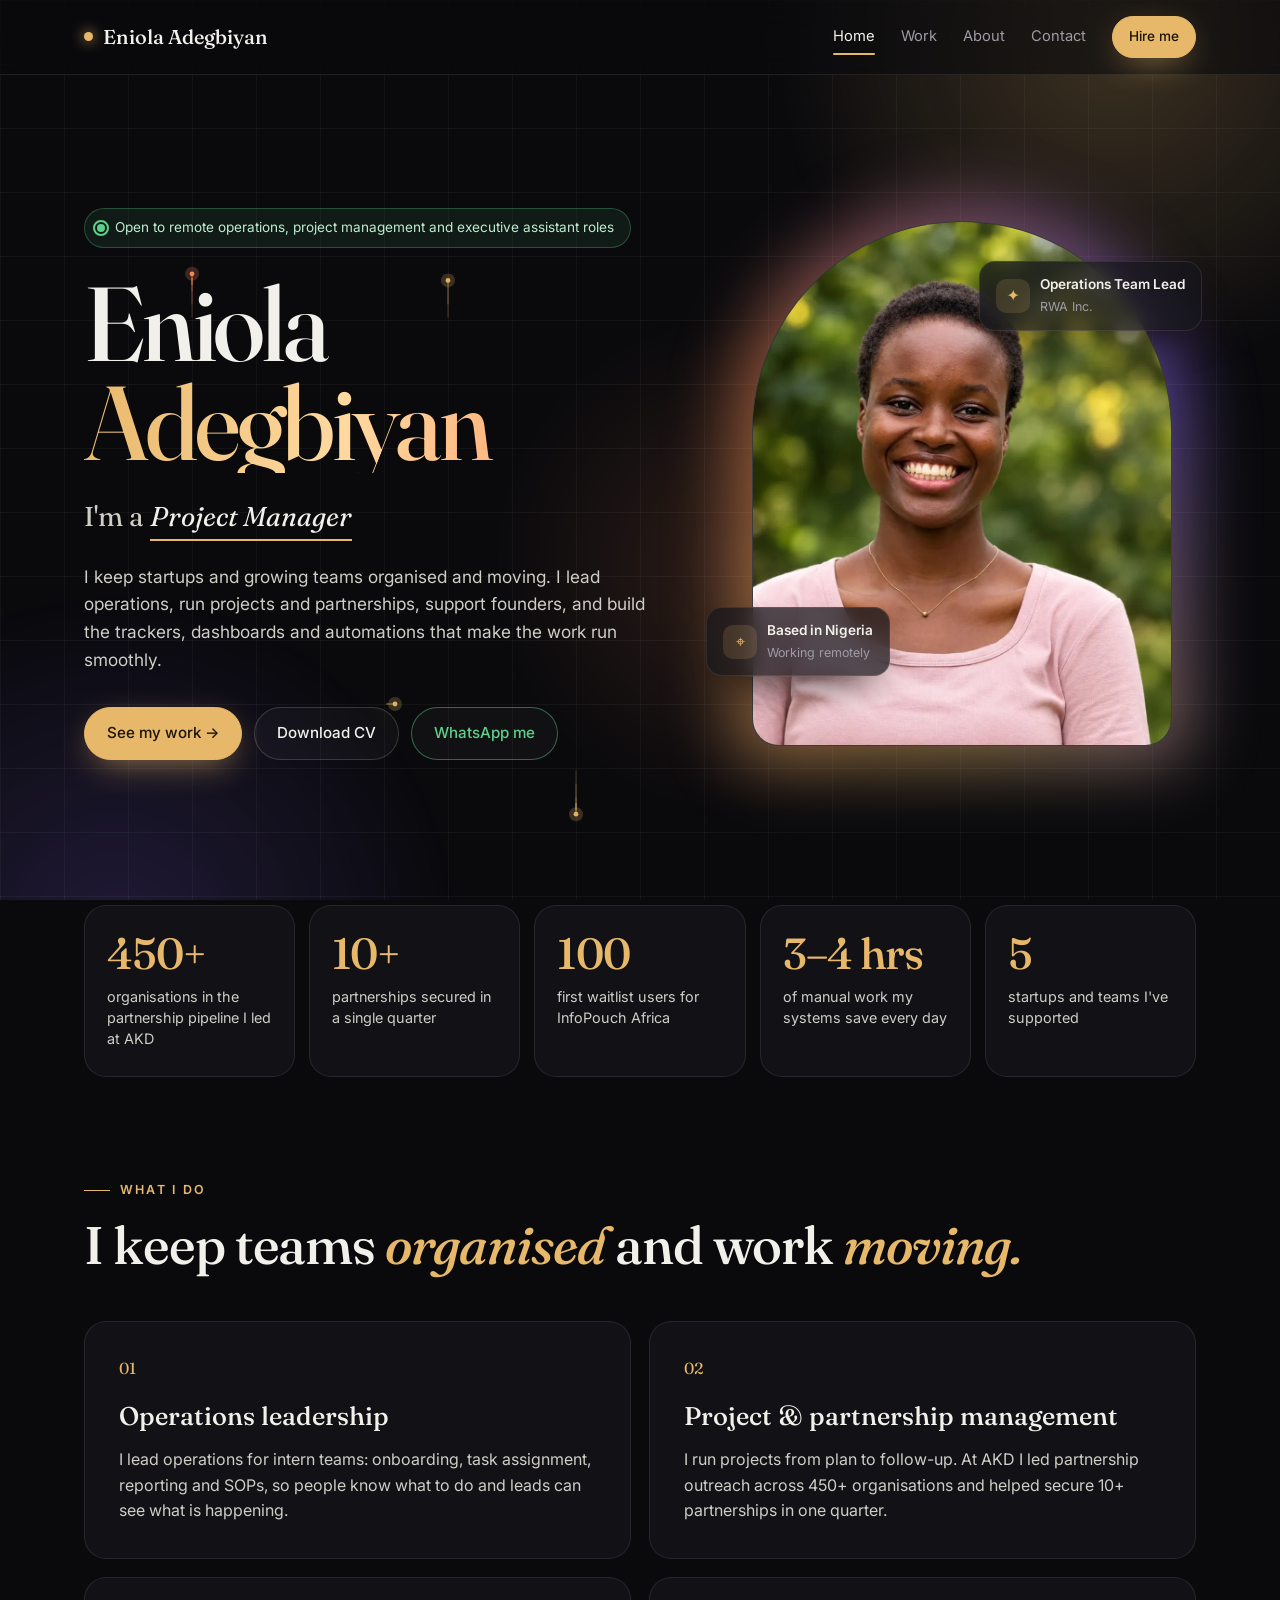
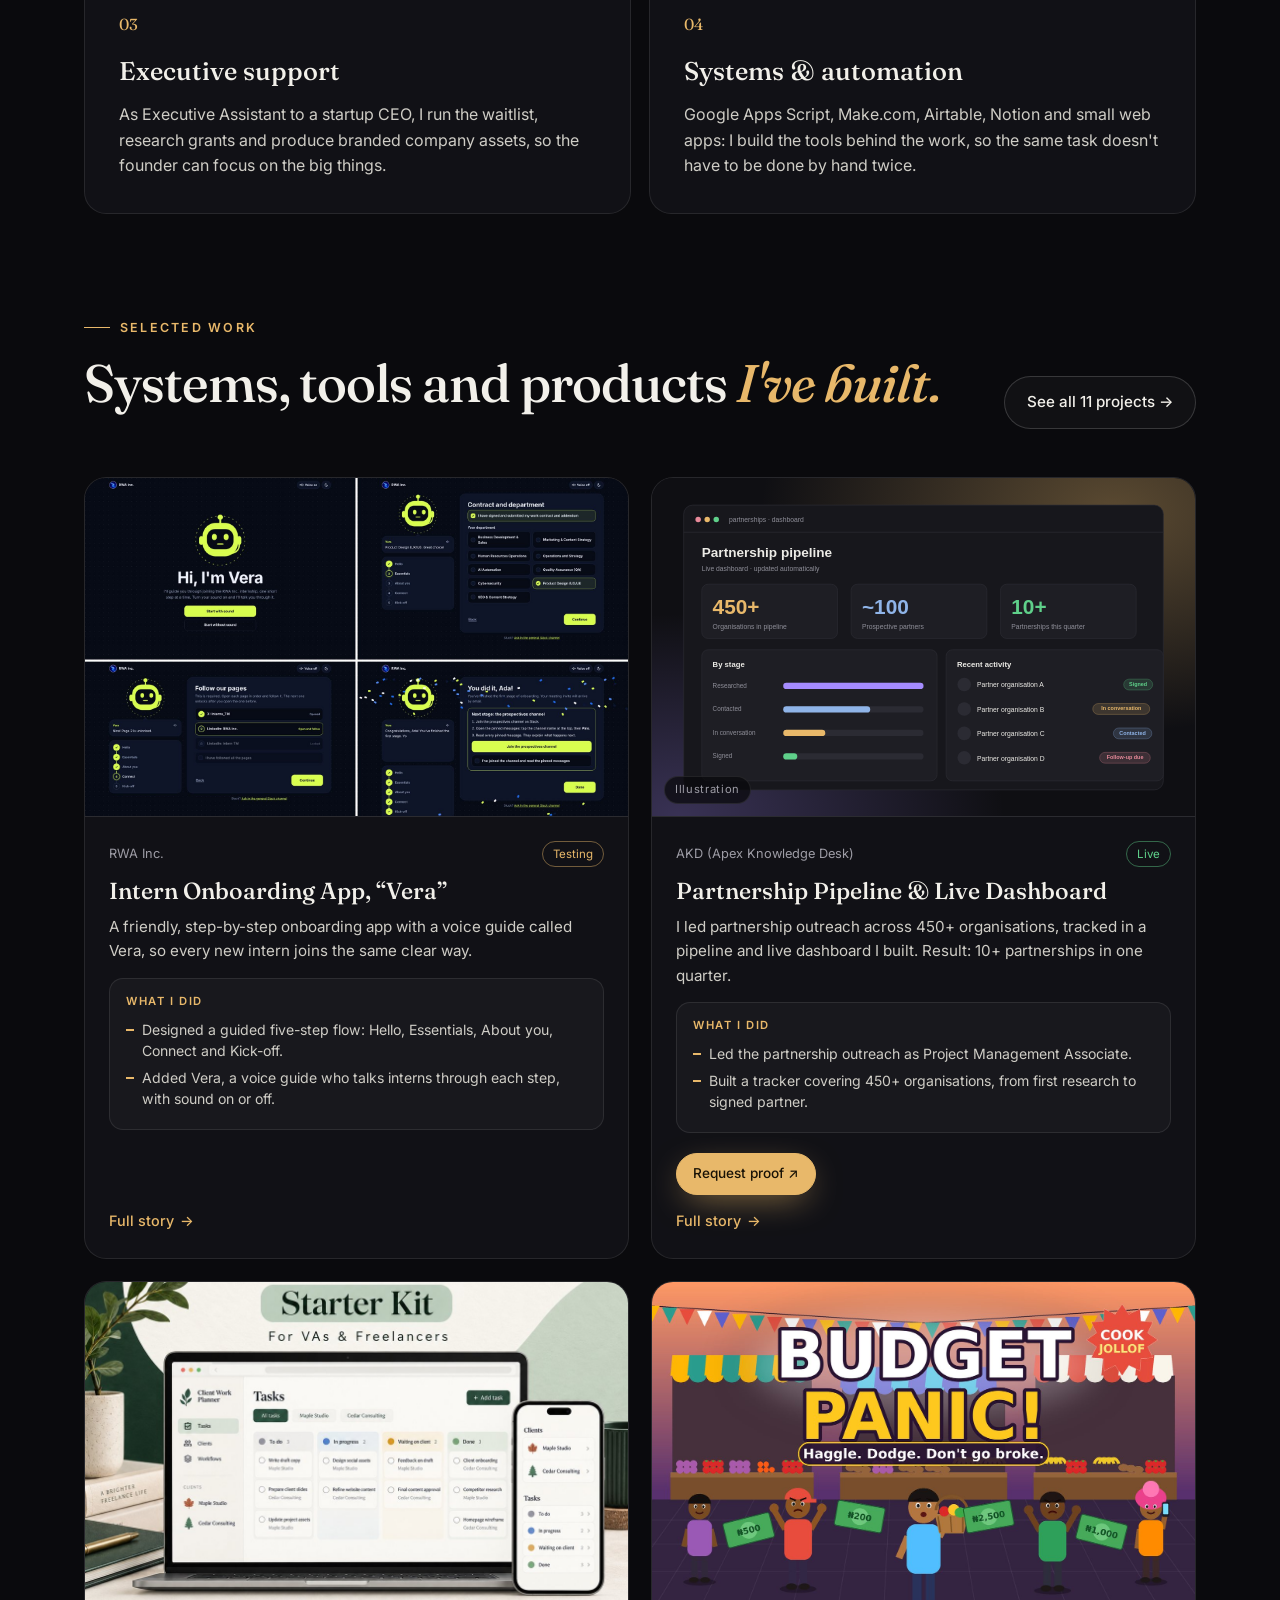
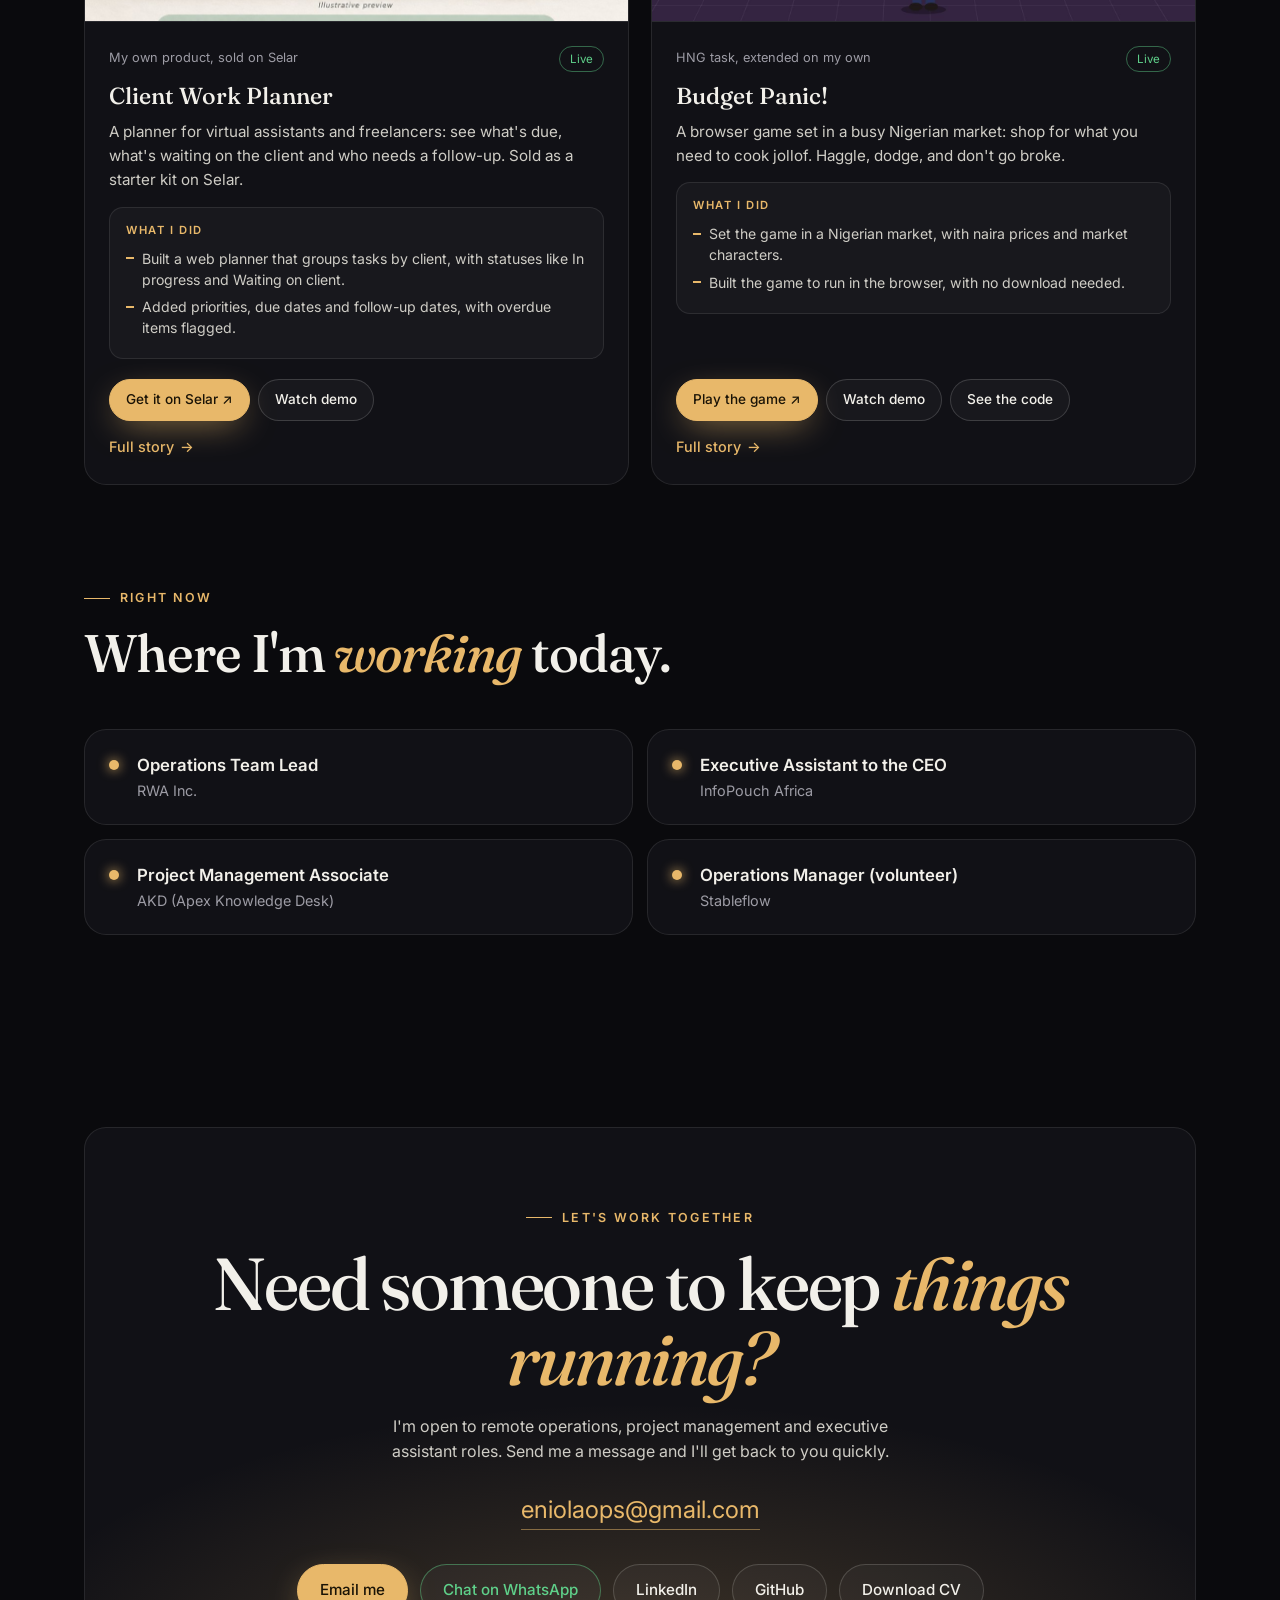
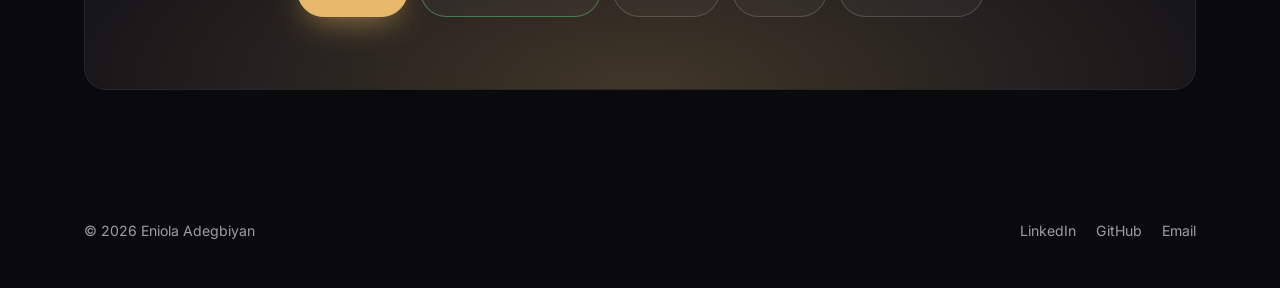
==== commit bad45597: "Launch new multi-page portfolio New Home, Work, About and case study pages, interactive background, " ====
--- a/index.html
+++ b/index.html
@@ -10,23 +10,43 @@
   <meta property="og:type" content="website" />
   <meta property="og:title" content="Eniola Adegbiyan | Operations · Project Management · Executive Support" />
   <meta property="og:description" content="I keep startups and growing teams organised and moving: operations, projects, partnerships and the tools behind the work." />
-  <meta property="og:image" content="https://envy-boop.github.io/images/photo.jpg" />
-  <meta property="og:url" content="https://envy-boop.github.io/" />
+  <meta property="og:image" content="https://envy-boop.github.io/eniola-adegbiyan/images/photo.jpg" />
+  <meta property="og:url" content="https://envy-boop.github.io/eniola-adegbiyan/" />
   <meta name="twitter:card" content="summary_large_image" />
   <!-- Tab icon: a gold "E" -->
   <link rel="icon" href="data:image/svg+xml,%3Csvg xmlns='http://www.w3.org/2000/svg' viewBox='0 0 64 64'%3E%3Crect width='64' height='64' rx='14' fill='%230a0a0d'/%3E%3Ctext x='50%25' y='54%25' text-anchor='middle' dominant-baseline='middle' font-family='Georgia,serif' font-size='40' fill='%23e8b86a'%3EE%3C/text%3E%3C/svg%3E" />
   <link rel="preconnect" href="https://fonts.googleapis.com" />
   <link rel="preconnect" href="https://fonts.gstatic.com" crossorigin />
   <link href="https://fonts.googleapis.com/css2?family=Fraunces:ital,opsz,wght@0,9..144,400;0,9..144,500;0,9..144,600;1,9..144,400;1,9..144,500&family=Inter:wght@400;500;600&display=swap" rel="stylesheet" />
-  <link rel="stylesheet" href="style.css" />
+  <!-- ?v=10 makes browsers fetch fresh files. When you upload a changed file, raise the number (v=11, v=12...) in all 4 pages. -->
+  <link rel="stylesheet" href="style.css?v=10" />
   <script>document.documentElement.classList.add("js");</script>
 </head>
 <body data-page="home">
   <!-- The page is built by main.js from content.js. To change words, edit content.js. -->
   <main></main>
   <noscript><p style="padding:40px;color:#fff">Please turn on JavaScript to see this site.</p></noscript>
-  <script src="content.js"></script>
-  <script src="glow.js"></script>
-  <script src="main.js"></script>
+  <!-- If something fails to load, show a clear message instead of a blank page -->
+  <script>
+    (function () {
+      function warn(msg) {
+        var box = document.createElement("div");
+        box.style.cssText = "position:fixed;left:16px;right:16px;bottom:16px;z-index:9999;padding:16px 18px;border-radius:14px;background:#3a1212;color:#ffd7d7;font:15px/1.5 system-ui,sans-serif;border:1px solid #a33";
+        box.textContent = "Site problem: " + msg;
+        document.body.appendChild(box);
+      }
+      window.addEventListener("error", function (e) {
+        if (e.target && e.target.tagName === "SCRIPT") warn("could not load " + e.target.getAttribute("src").split("?")[0] + ". Make sure it is in the same folder as this page.");
+        else if (e.message) warn(e.message + (e.filename ? " (in " + e.filename.split("/").pop().split("?")[0] + ")" : ""));
+      }, true);
+      window.addEventListener("load", function () {
+        if (typeof SITE === "undefined") warn("content.js did not load. Unzip the whole folder first, then open index.html from inside it.");
+        else if (!document.querySelector(".site-header")) warn("main.js did not run. Make sure the newest main.js is in the same folder as this page.");
+      });
+    })();
+  </script>
+  <script src="content.js?v=10"></script>
+  <script src="glow.js?v=10"></script>
+  <script src="main.js?v=10"></script>
 </body>
 </html>
--- a/style.css
+++ b/style.css
@@ -188,7 +188,19 @@
 .pcard .meta { display: flex; align-items: center; justify-content: space-between; gap: 10px; font-size: 0.8rem; color: var(--muted); }
 .pcard h3 { font-family: var(--serif); font-weight: 500; font-size: 1.45rem; line-height: 1.2; }
 .pcard p { color: var(--soft); font-size: 0.95rem; }
-.pcard .arrow-link { margin-top: auto; padding-top: 8px; font-size: 0.92rem; }
+.pcard .thumb { display: block; }
+.tag-go {
+  position: absolute; right: 12px; top: 12px; font-size: 0.75rem; font-weight: 600;
+  padding: 6px 12px; border-radius: 999px; background: var(--accent); color: var(--accent-ink);
+  opacity: 0; transform: translateY(-6px); transition: 0.3s;
+}
+.pcard:hover .tag-go { opacity: 1; transform: none; }
+.pcard .did { margin-top: 4px; padding: 14px 16px; border-radius: 14px; background: rgba(255, 255, 255, 0.03); border: 1px solid var(--line); }
+.pcard .did span { display: block; font-size: 0.7rem; letter-spacing: 0.14em; text-transform: uppercase; color: var(--accent); font-weight: 600; margin-bottom: 8px; }
+.pcard .did li { position: relative; padding-left: 16px; color: var(--soft); font-size: 0.88rem; line-height: 1.5; margin-bottom: 6px; }
+.pcard .did li::before { content: ""; position: absolute; left: 0; top: 0.7em; width: 8px; height: 2px; background: var(--accent); }
+.card-actions { display: flex; flex-wrap: wrap; gap: 8px; margin-top: auto; padding-top: 10px; }
+.pcard .arrow-link { font-size: 0.9rem; padding-top: 4px; }
 
 .badge { font-size: 0.72rem; padding: 3px 10px; border-radius: 999px; border: 1px solid var(--line-strong); color: var(--muted); white-space: nowrap; }
 .badge.live { color: var(--green); border-color: rgba(95, 208, 138, 0.45); }
@@ -288,7 +300,7 @@
 footer a:hover { color: var(--text); }
 
 /* ---------- Scroll reveal ---------- */
-.js .reveal { opacity: 0; transform: translateY(26px); transition: opacity 0.8s ease, transform 0.8s cubic-bezier(.2,.7,.2,1); }
+.js .reveal { opacity: 0; transform: translateY(18px); transition: opacity 0.5s ease, transform 0.6s cubic-bezier(.2,.7,.2,1); }
 .js .reveal.in { opacity: 1; transform: none; }
 
 @media (prefers-reduced-motion: reduce) {
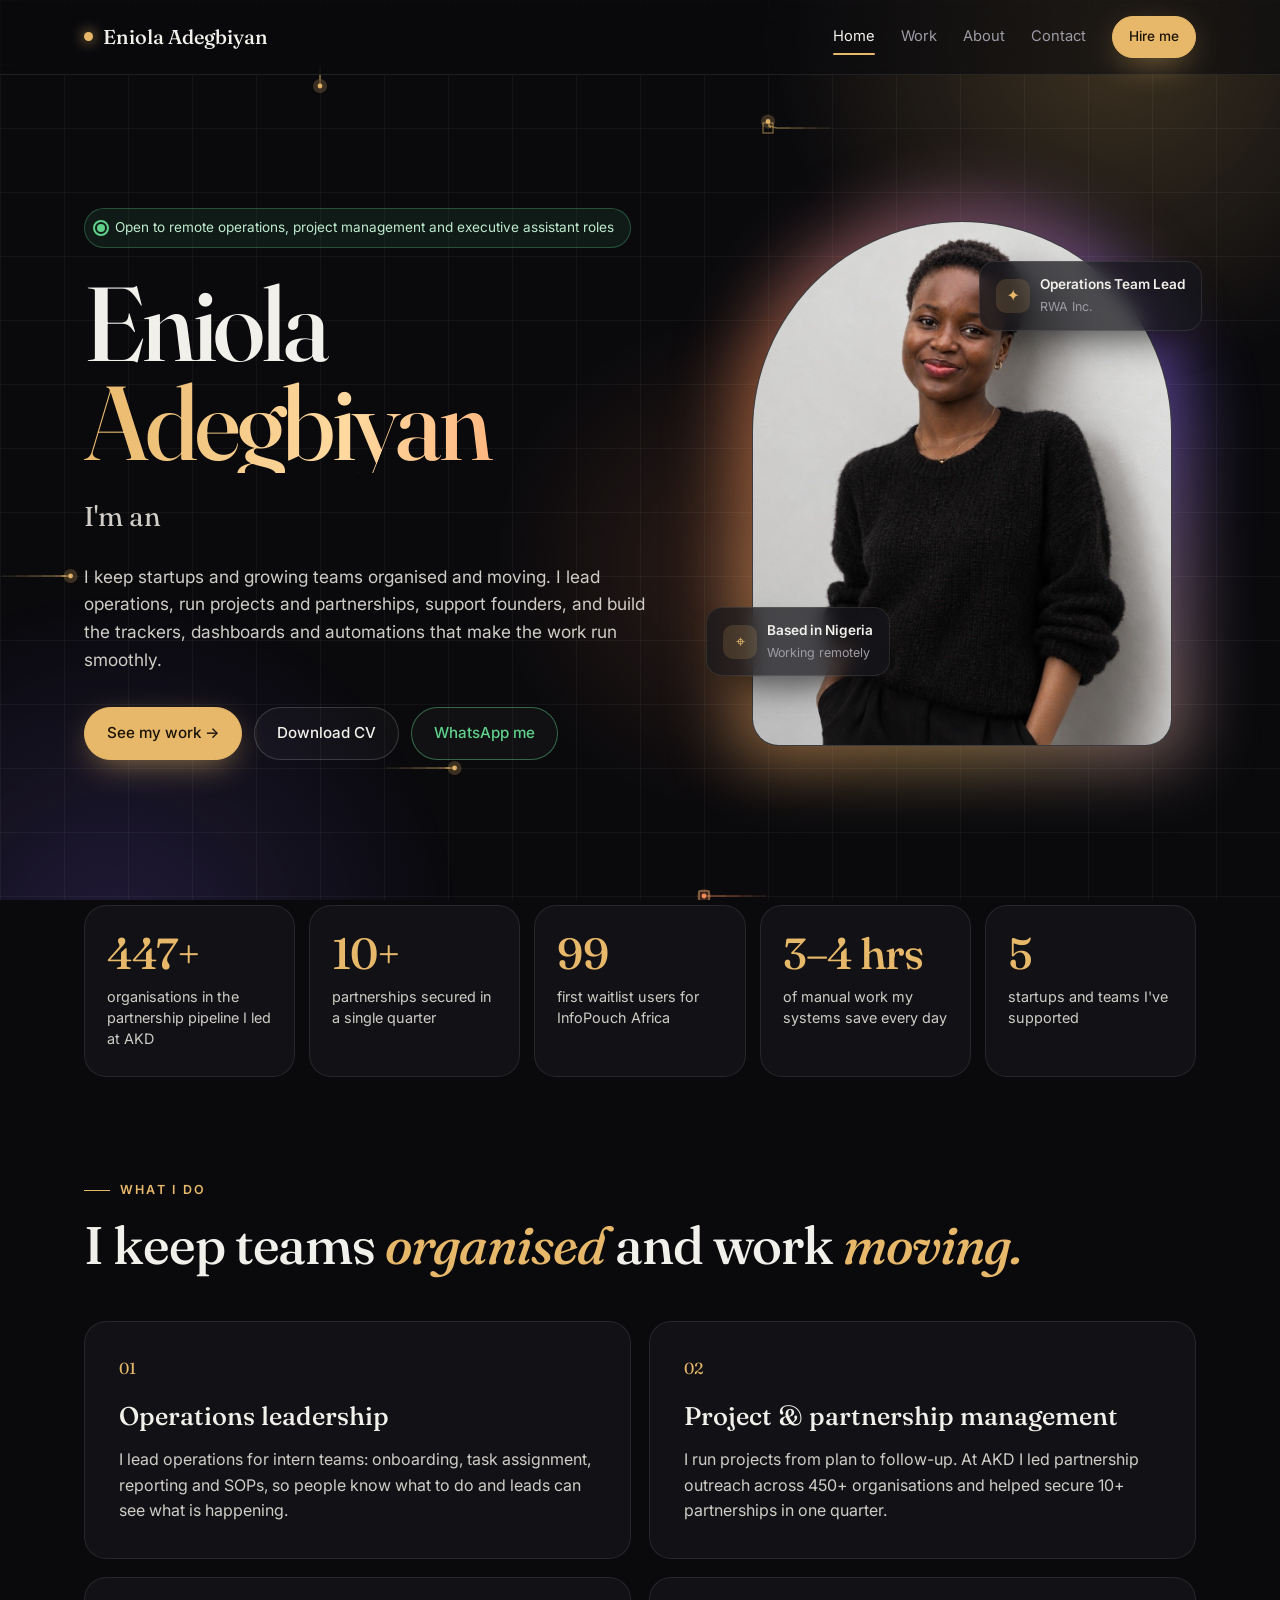
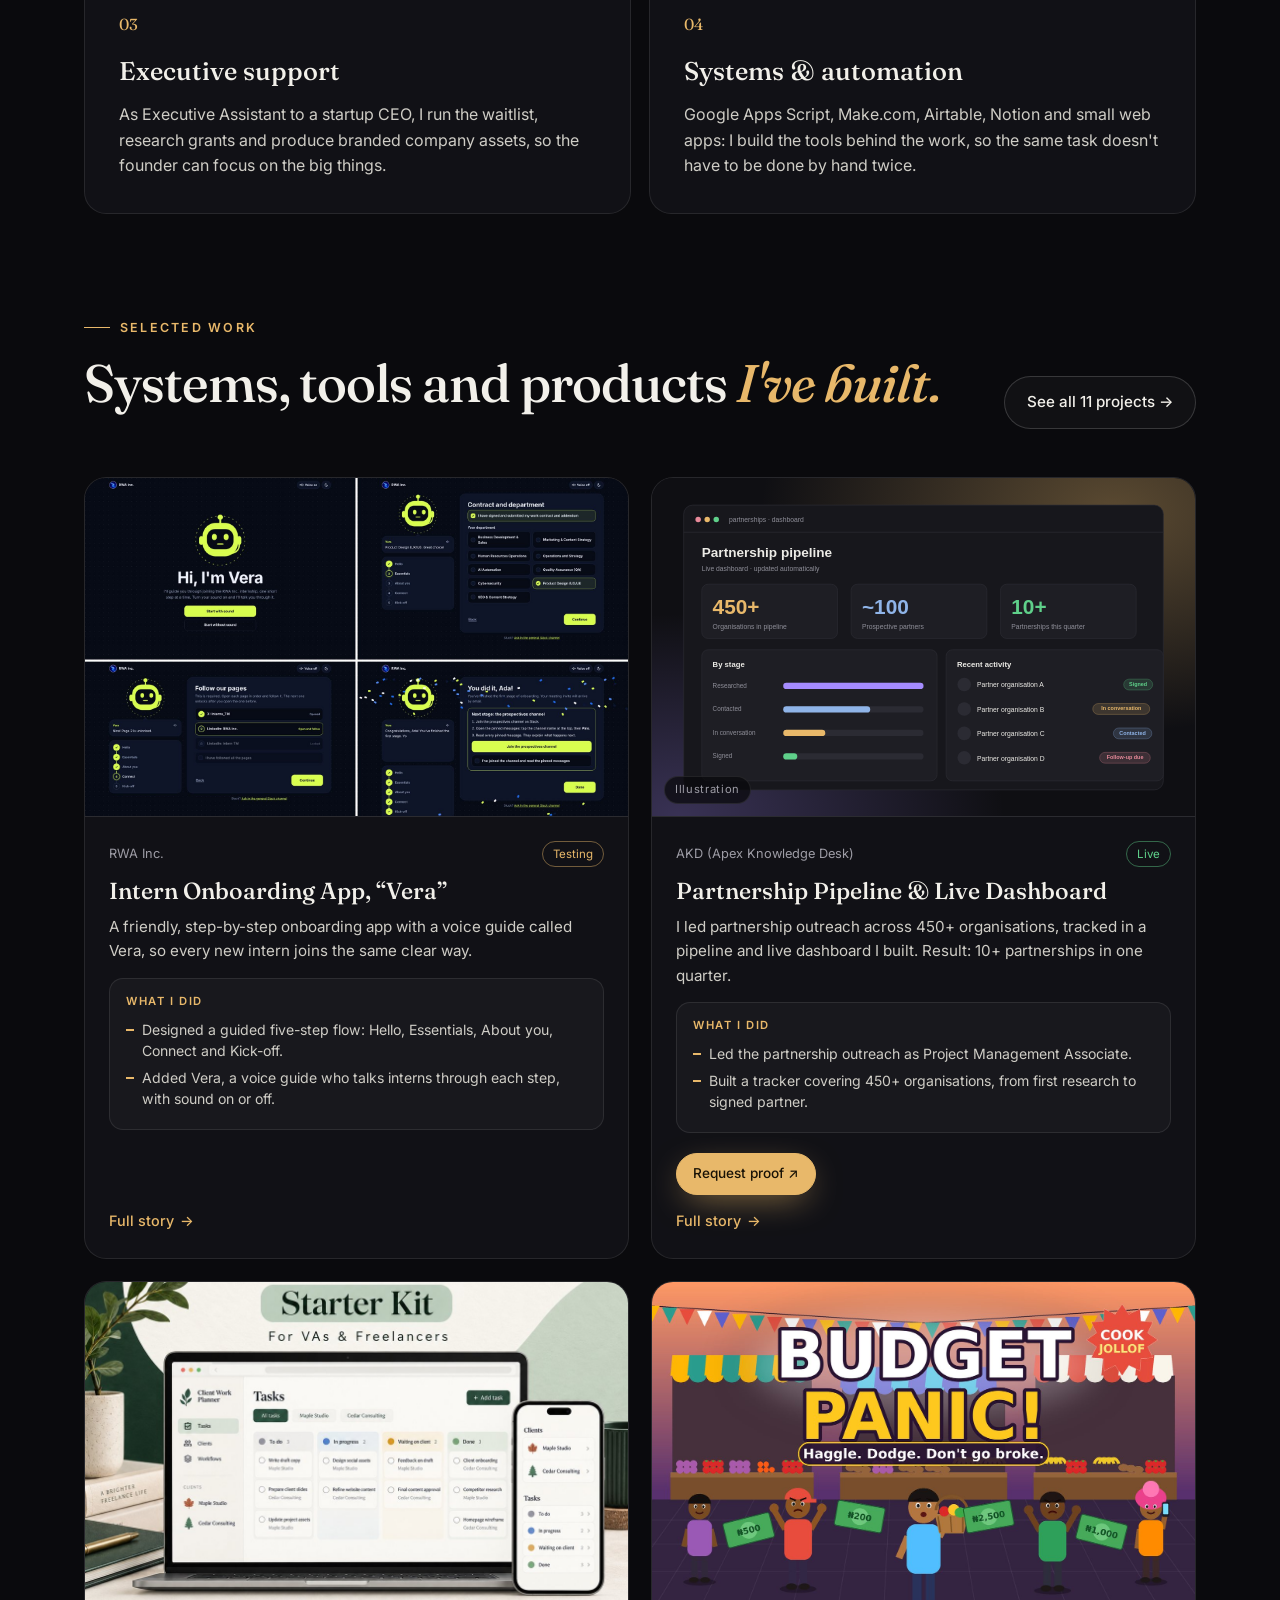
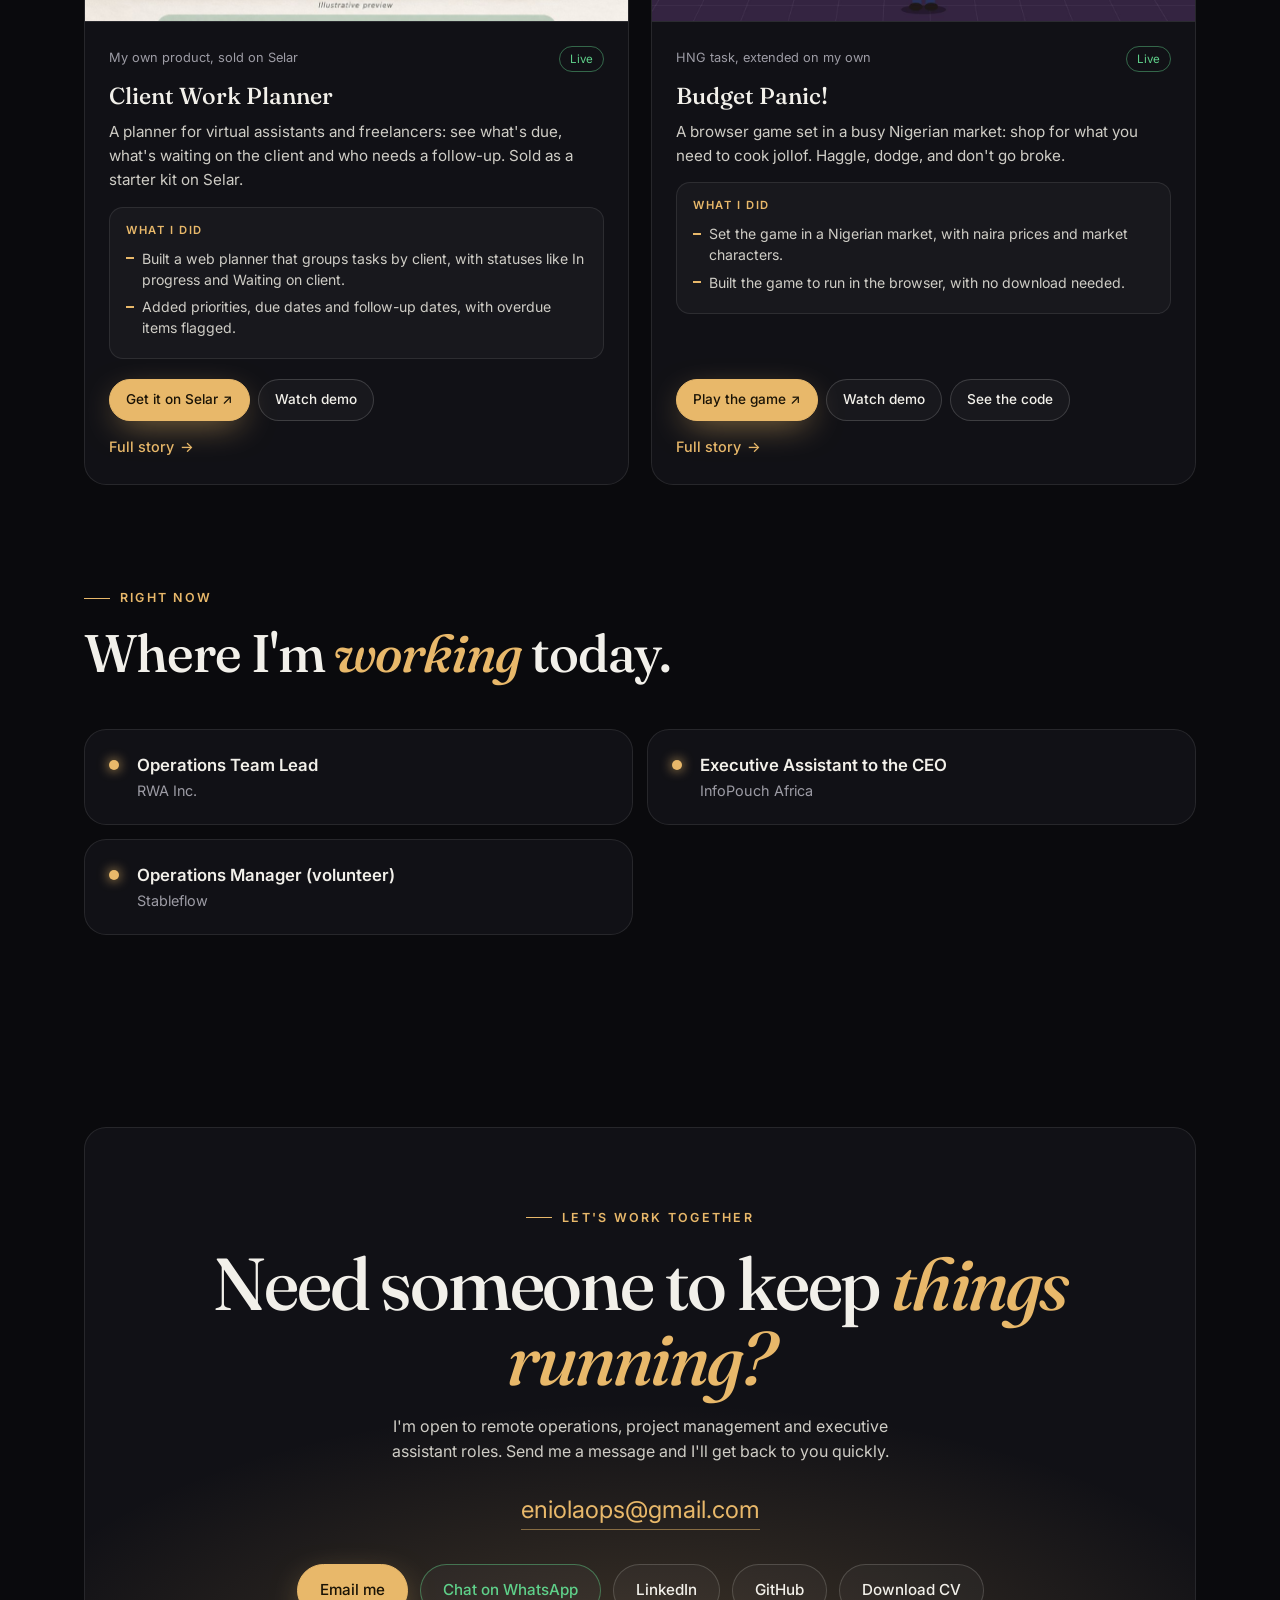
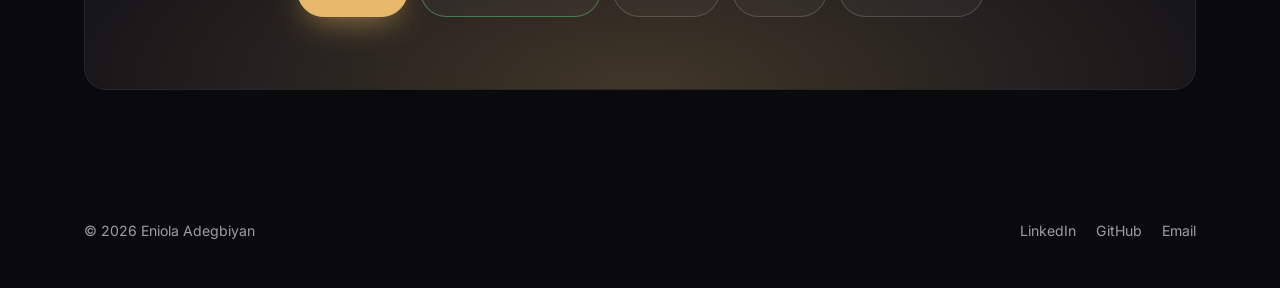
==== commit ae2b78de: "Add files via upload" ====
--- a/index.html
+++ b/index.html
@@ -18,8 +18,8 @@
   <link rel="preconnect" href="https://fonts.googleapis.com" />
   <link rel="preconnect" href="https://fonts.gstatic.com" crossorigin />
   <link href="https://fonts.googleapis.com/css2?family=Fraunces:ital,opsz,wght@0,9..144,400;0,9..144,500;0,9..144,600;1,9..144,400;1,9..144,500&family=Inter:wght@400;500;600&display=swap" rel="stylesheet" />
-  <!-- ?v=10 makes browsers fetch fresh files. When you upload a changed file, raise the number (v=11, v=12...) in all 4 pages. -->
-  <link rel="stylesheet" href="style.css?v=10" />
+  <!-- ?v=11 makes browsers fetch fresh files. When you upload a changed file, raise the number (v=11, v=12...) in all 4 pages. -->
+  <link rel="stylesheet" href="style.css?v=11" />
   <script>document.documentElement.classList.add("js");</script>
 </head>
 <body data-page="home">
@@ -45,8 +45,8 @@
       });
     })();
   </script>
-  <script src="content.js?v=10"></script>
-  <script src="glow.js?v=10"></script>
-  <script src="main.js?v=10"></script>
+  <script src="content.js?v=11"></script>
+  <script src="glow.js?v=11"></script>
+  <script src="main.js?v=11"></script>
 </body>
 </html>
--- a/style.css
+++ b/style.css
@@ -287,6 +287,40 @@
 .cert h3 { font-weight: 600; font-size: 1rem; margin: 6px 0 2px; }
 .cert p { color: var(--muted); font-size: 0.88rem; }
 
+/* ---------- Certificate gallery, lightbox and letters (About page) ---------- */
+.cert-gallery { display: grid; grid-template-columns: repeat(auto-fill, minmax(260px, 1fr)); gap: 16px; }
+.cert-card { margin: 0; padding: 12px; display: flex; flex-direction: column; }
+.cert-thumb { position: relative; display: block; width: 100%; aspect-ratio: 4 / 3; padding: 0; border: 1px solid var(--line); border-radius: 14px; overflow: hidden; background: #f4f2ee; cursor: zoom-in; }
+.cert-thumb img { width: 100%; height: 100%; object-fit: contain; transition: transform 0.35s ease; }
+.cert-thumb:hover img, .cert-thumb:focus-visible img { transform: scale(1.04); }
+.cert-thumb:focus-visible { outline: 2px solid var(--accent); outline-offset: 2px; }
+.cert-badge { position: absolute; top: 10px; left: 10px; padding: 4px 10px; border-radius: 999px; background: var(--accent); color: var(--accent-ink); font-size: 0.72rem; font-weight: 600; letter-spacing: 0.04em; }
+.cert-card figcaption { padding: 14px 6px 4px; display: flex; flex-direction: column; flex: 1; }
+.cert-card .yr, .letter-card .yr { color: var(--accent); font-family: var(--serif); font-size: 1.05rem; }
+.cert-card h3, .letter-card h3 { font-weight: 600; font-size: 1rem; line-height: 1.35; margin: 4px 0 2px; }
+.cert-card p, .letter-card p { color: var(--muted); font-size: 0.88rem; }
+.cert-actions { display: flex; gap: 18px; margin-top: auto; padding-top: 12px; }
+.link-btn { background: none; border: 0; padding: 0; color: var(--accent); font: inherit; font-size: 0.88rem; font-weight: 500; cursor: pointer; text-decoration: none; }
+.link-btn:hover { text-decoration: underline; }
+.letters { display: grid; grid-template-columns: repeat(auto-fit, minmax(320px, 1fr)); gap: 16px; }
+.letter-card { padding: 14px; display: grid; grid-template-columns: 120px 1fr; gap: 18px; align-items: center; }
+.letter-thumb { border-radius: 10px; overflow: hidden; border: 1px solid var(--line); background: #fff; aspect-ratio: 1 / 1.41; }
+.letter-thumb img { width: 100%; height: 100%; object-fit: cover; object-position: top; }
+.letter-body .btn { margin-top: 14px; }
+.lightbox { position: fixed; inset: 0; z-index: 200; background: rgba(5, 5, 8, 0.88); display: grid; place-items: center; padding: 20px; backdrop-filter: blur(6px); -webkit-backdrop-filter: blur(6px); }
+.lightbox[hidden] { display: none; }
+.lb-inner { position: relative; width: min(1000px, 100%); max-height: 100%; display: flex; flex-direction: column; gap: 12px; }
+.lb-inner img { width: 100%; max-height: calc(100vh - 170px); object-fit: contain; border-radius: 12px; background: #fff; }
+.lb-close { position: absolute; top: -6px; right: -6px; z-index: 1; width: 40px; height: 40px; border-radius: 50%; border: 1px solid var(--line-strong); background: var(--surface-solid); color: var(--text); font-size: 1.5rem; line-height: 1; cursor: pointer; }
+.lb-bar { display: flex; justify-content: space-between; align-items: center; gap: 12px; flex-wrap: wrap; }
+.lb-bar strong { display: block; font-weight: 600; }
+.lb-bar small { color: var(--muted); }
+.lb-nav { display: flex; align-items: center; gap: 16px; }
+@media (max-width: 680px) {
+  .letter-card { grid-template-columns: 90px 1fr; gap: 14px; }
+  .lb-nav { width: 100%; justify-content: space-between; }
+}
+
 /* ---------- Contact (bottom of every page) ---------- */
 .contact-card { padding: clamp(36px, 6vw, 72px); text-align: center; position: relative; overflow: hidden; }
 .contact-card::before { content: ""; position: absolute; inset: auto -20% -60% -20%; height: 120%; background: radial-gradient(ellipse at center, rgba(232, 184, 106, 0.22), transparent 60%); pointer-events: none; }
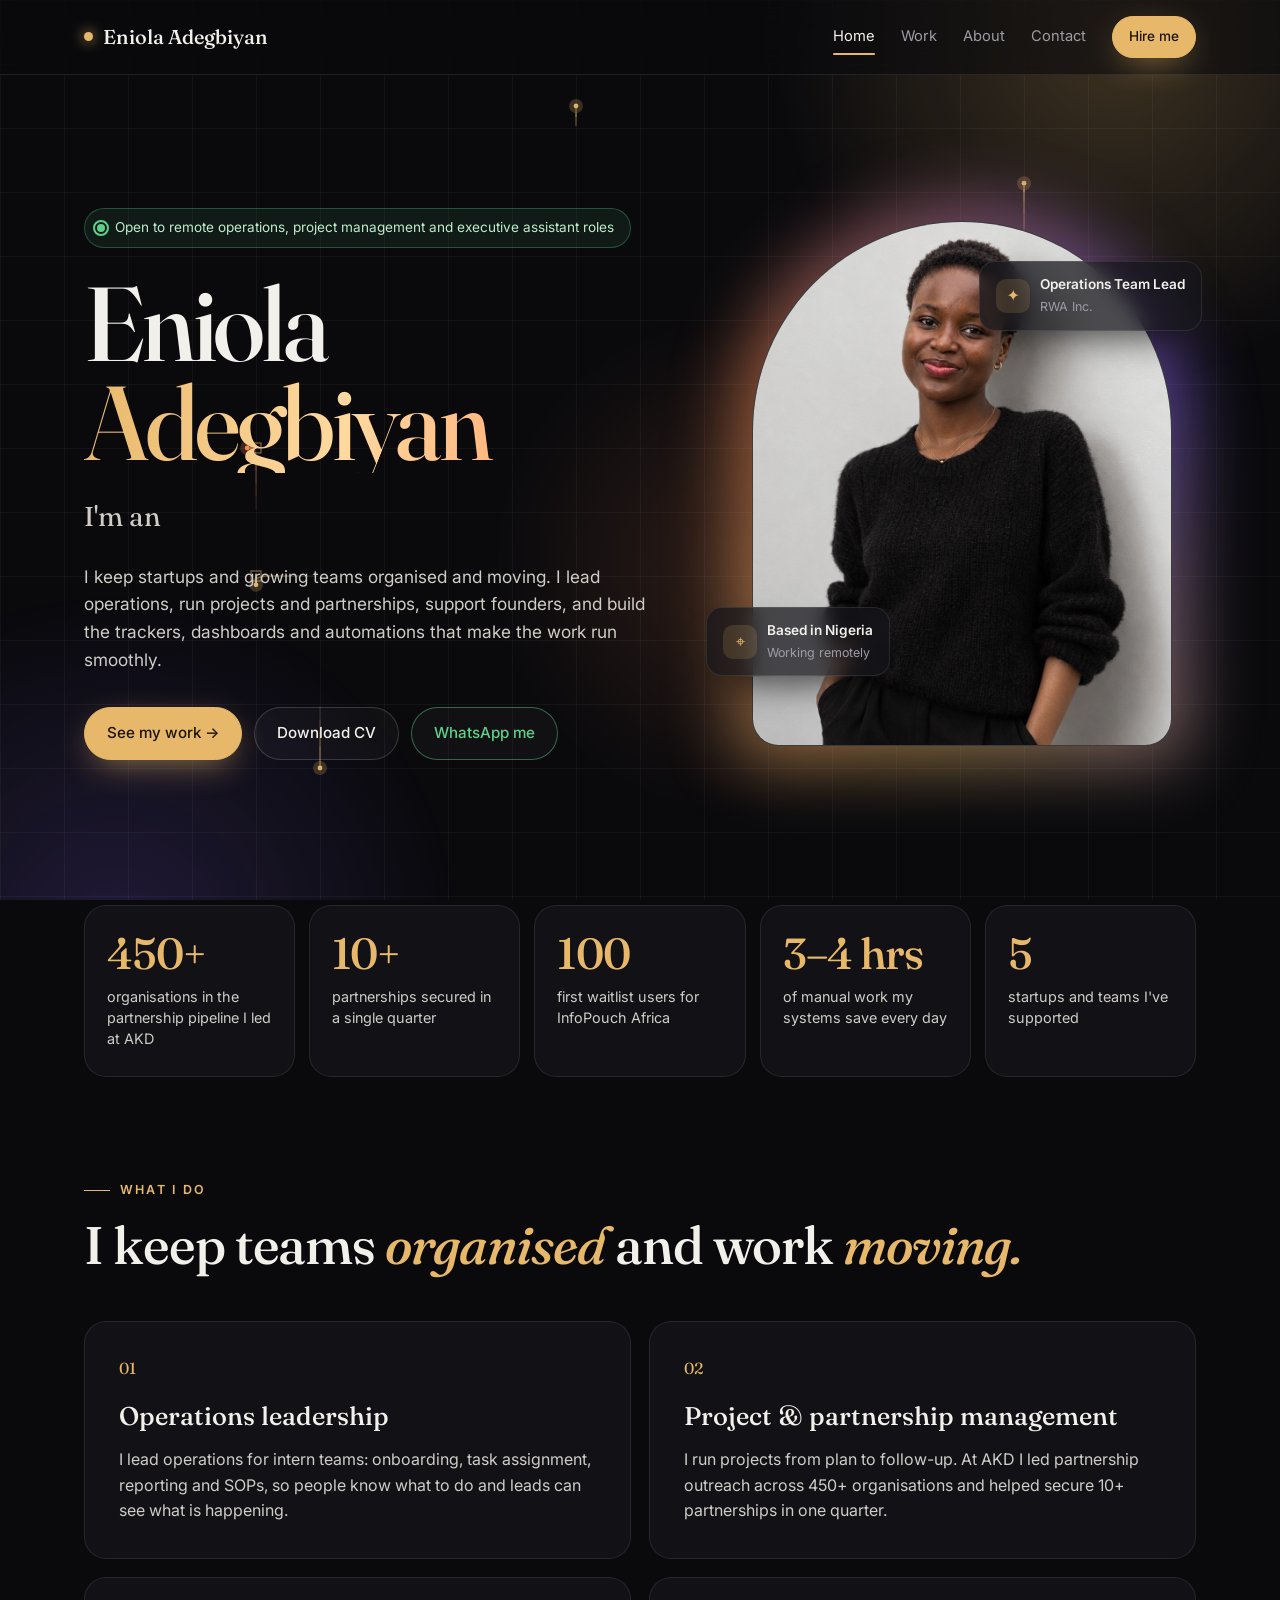
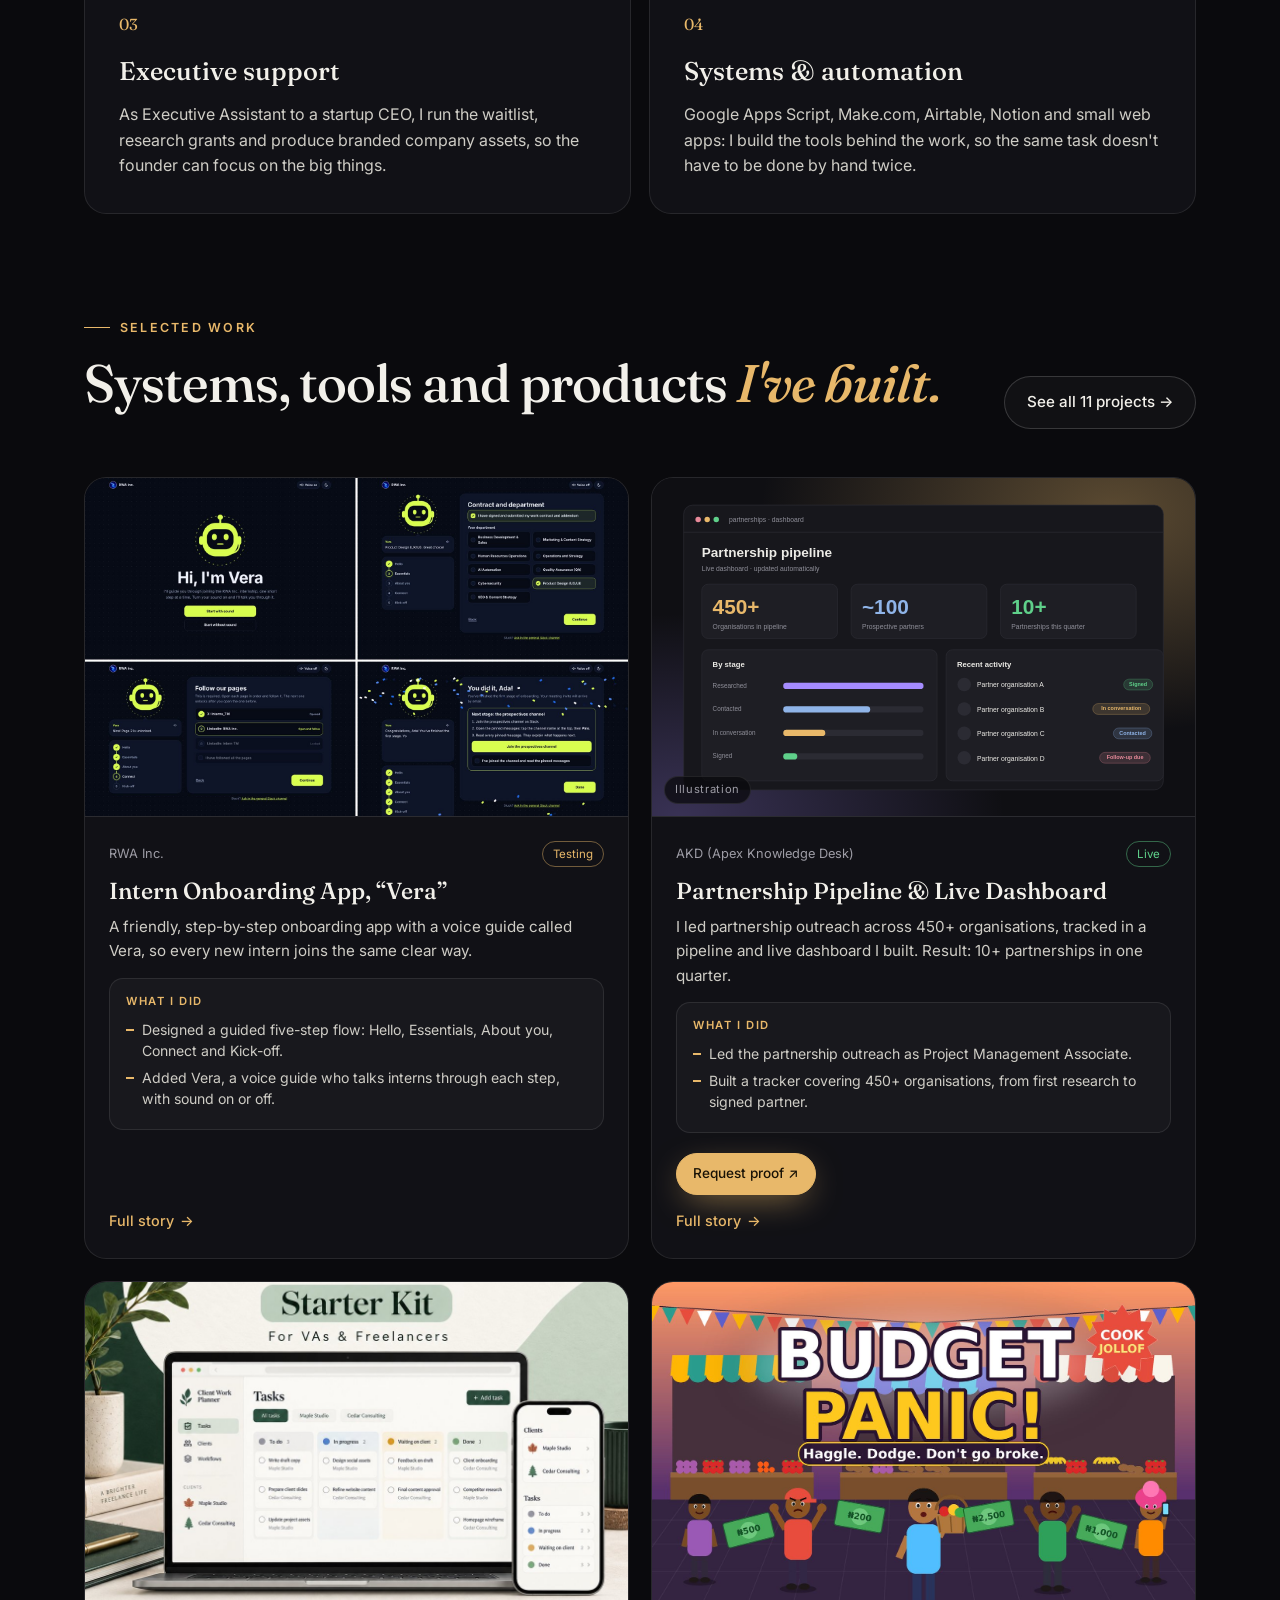
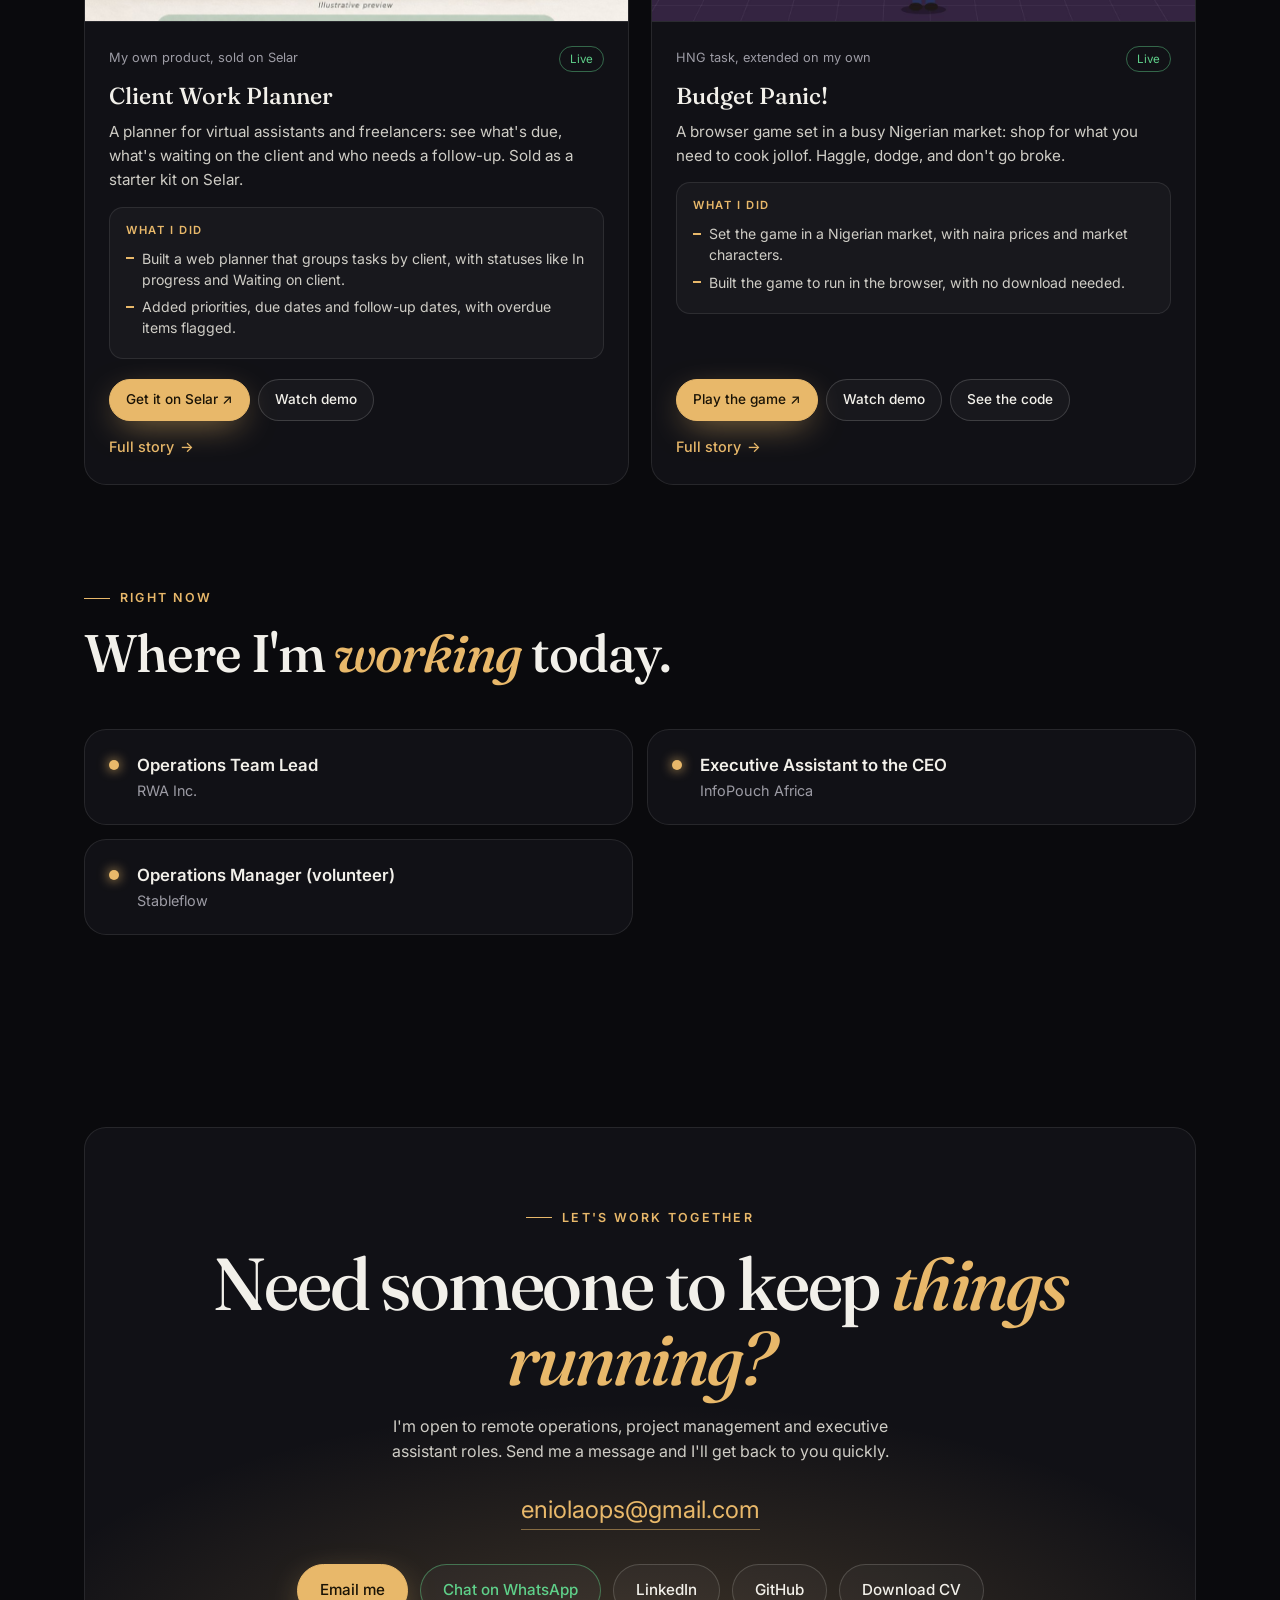
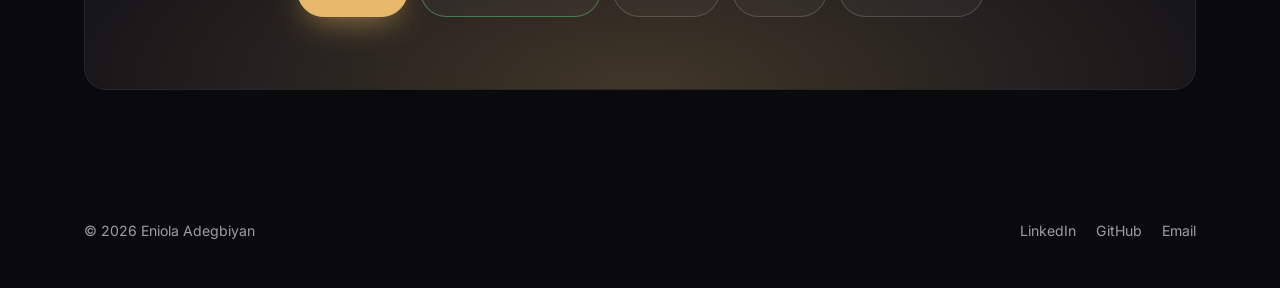
==== commit 38e317f5: "Add files via upload" ====
--- a/index.html
+++ b/index.html
@@ -18,8 +18,8 @@
   <link rel="preconnect" href="https://fonts.googleapis.com" />
   <link rel="preconnect" href="https://fonts.gstatic.com" crossorigin />
   <link href="https://fonts.googleapis.com/css2?family=Fraunces:ital,opsz,wght@0,9..144,400;0,9..144,500;0,9..144,600;1,9..144,400;1,9..144,500&family=Inter:wght@400;500;600&display=swap" rel="stylesheet" />
-  <!-- ?v=11 makes browsers fetch fresh files. When you upload a changed file, raise the number (v=11, v=12...) in all 4 pages. -->
-  <link rel="stylesheet" href="style.css?v=11" />
+  <!-- ?v=12 makes browsers fetch fresh files. When you upload a changed file, raise the number (v=11, v=12...) in all 4 pages. -->
+  <link rel="stylesheet" href="style.css?v=12" />
   <script>document.documentElement.classList.add("js");</script>
 </head>
 <body data-page="home">
@@ -45,8 +45,8 @@
       });
     })();
   </script>
-  <script src="content.js?v=11"></script>
-  <script src="glow.js?v=11"></script>
-  <script src="main.js?v=11"></script>
+  <script src="content.js?v=12"></script>
+  <script src="glow.js?v=12"></script>
+  <script src="main.js?v=12"></script>
 </body>
 </html>
--- a/style.css
+++ b/style.css
@@ -143,7 +143,9 @@
   position: relative; aspect-ratio: 4 / 5; border-radius: 220px 220px 28px 28px; overflow: hidden;
   border: 1px solid var(--line-strong); background: var(--surface-solid);
 }
-.portrait img { width: 100%; height: 100%; object-fit: cover; object-position: 50% 22%; }
+.portrait img { position: absolute; inset: 0; width: 100%; height: 100%; object-fit: cover; object-position: 50% 22%; opacity: 0; transform: scale(1.03); transition: opacity 1.2s ease, transform 8s ease; }
+.portrait img.on { opacity: 1; transform: scale(1); }
+.portrait img:only-child { opacity: 1; transform: none; }
 .float-chip {
   position: absolute; display: flex; align-items: center; gap: 10px; padding: 12px 16px;
   font-size: 0.85rem; border-radius: 16px; white-space: nowrap; box-shadow: 0 20px 40px -20px #000;
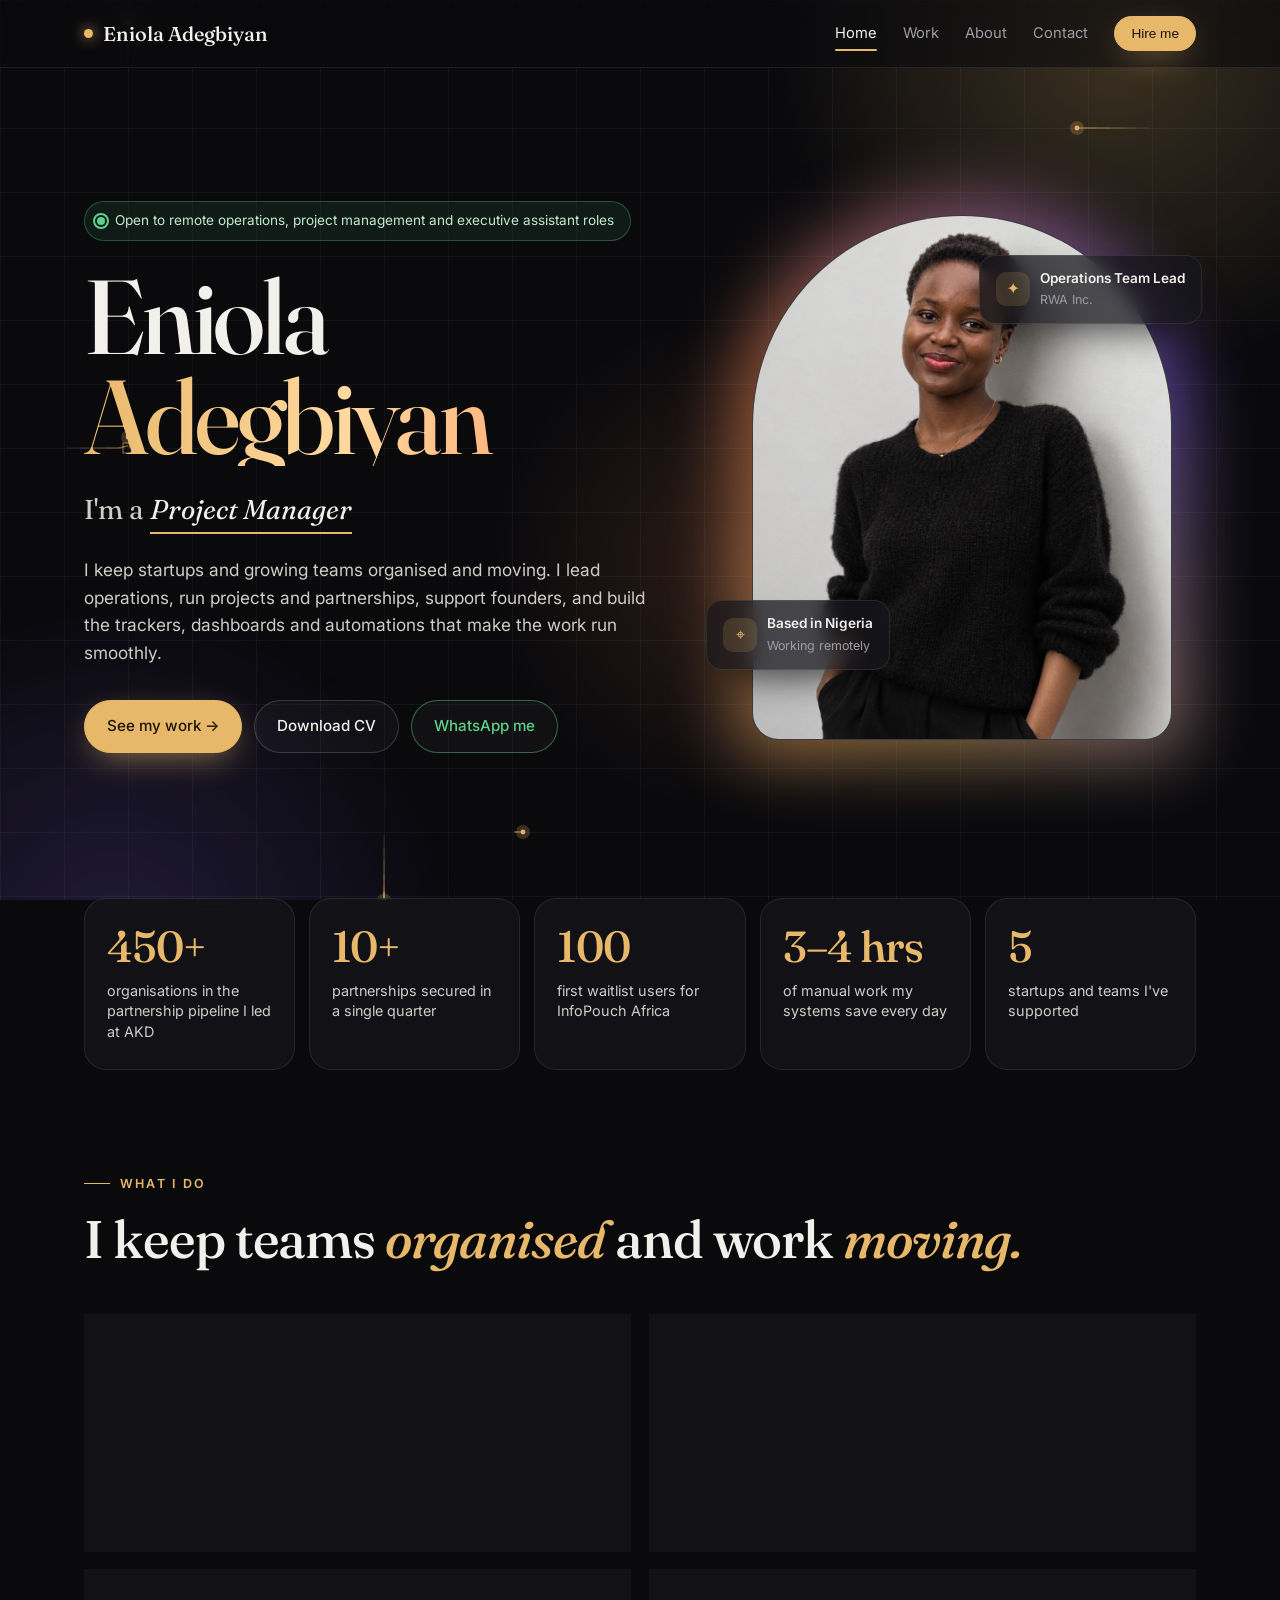
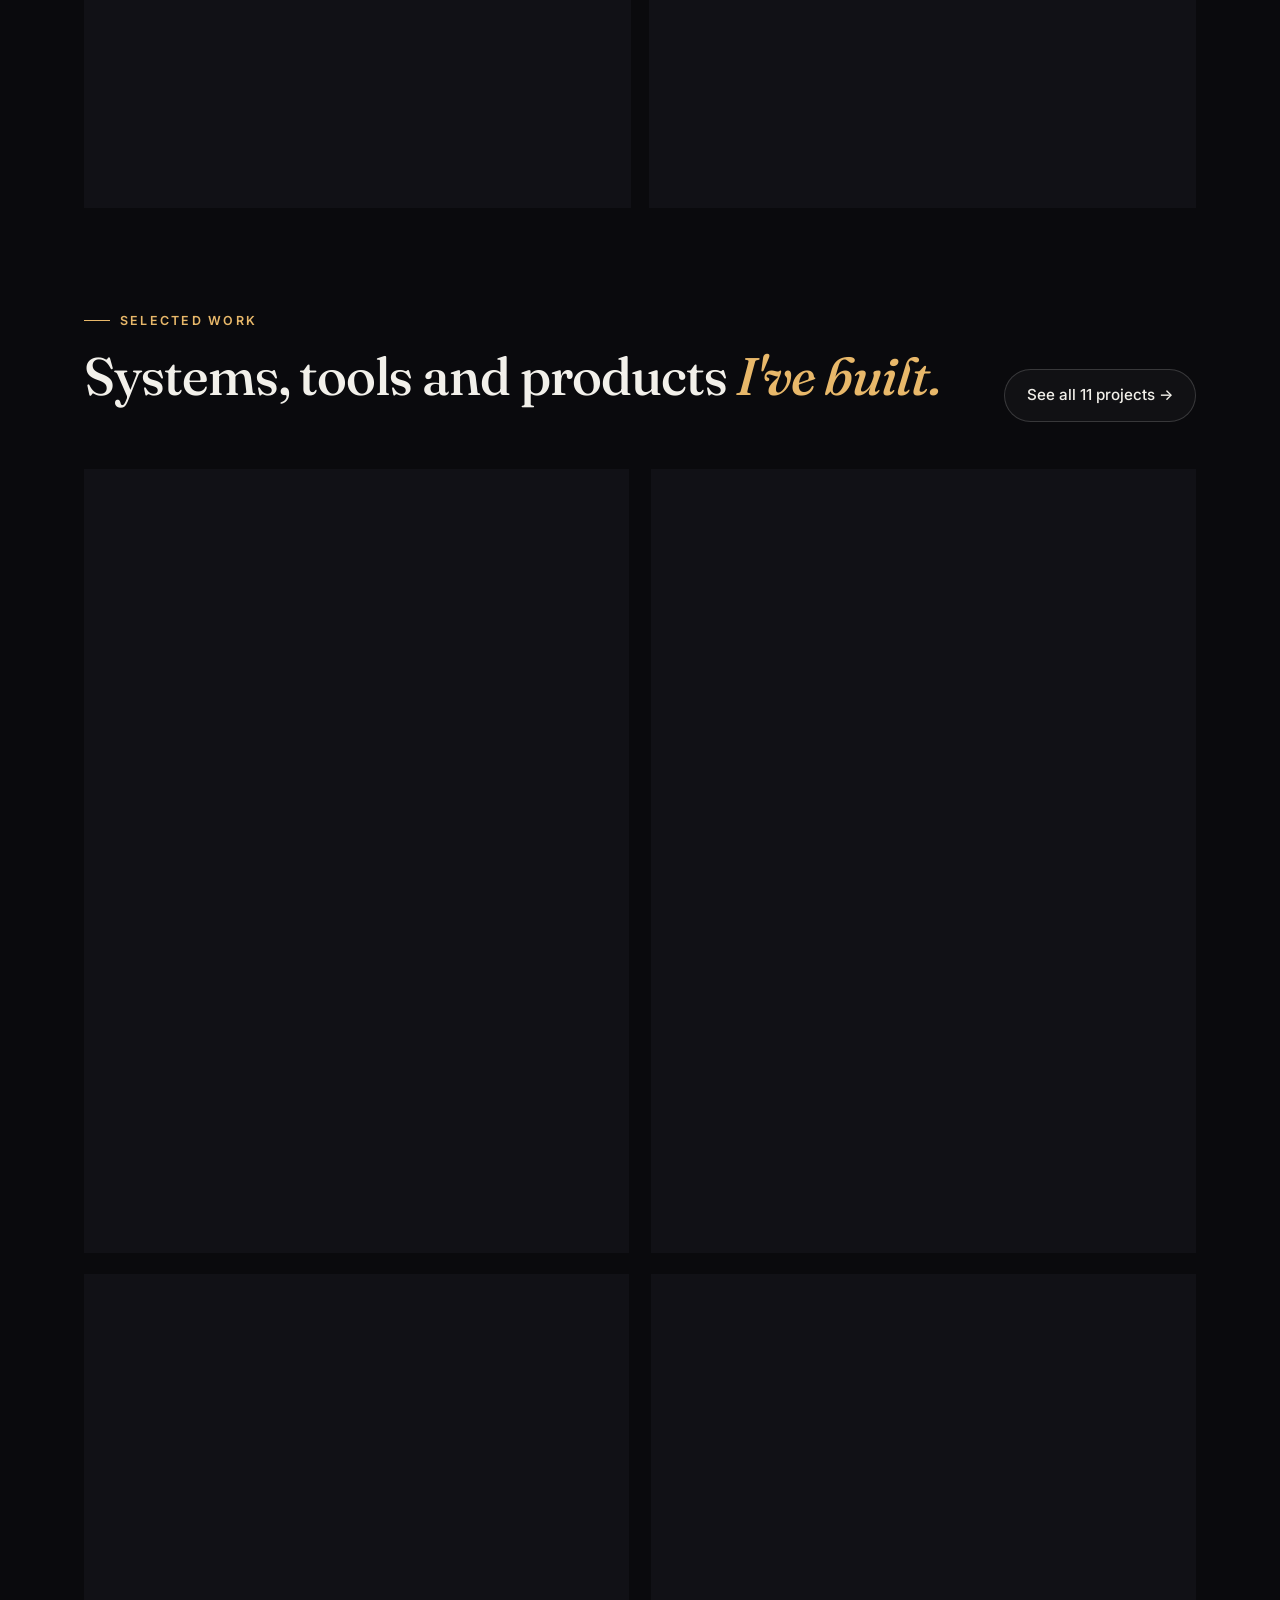
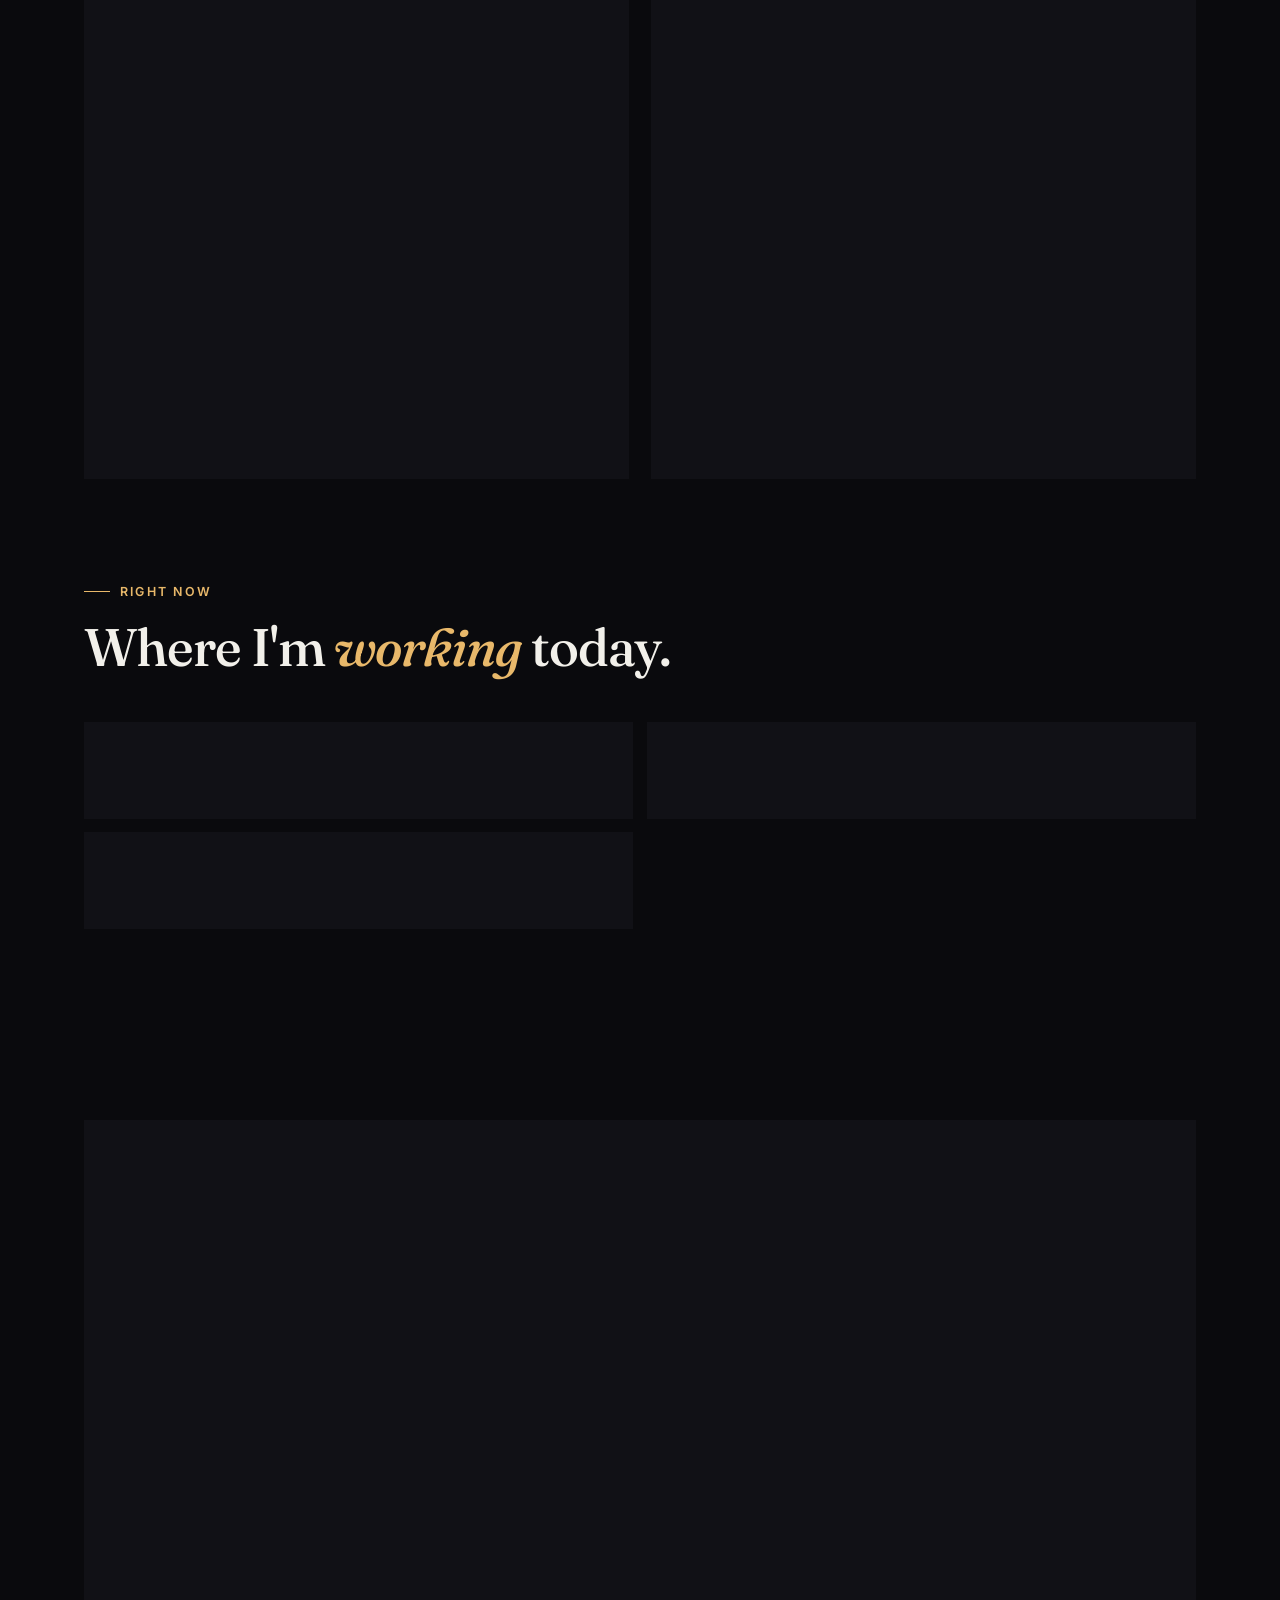
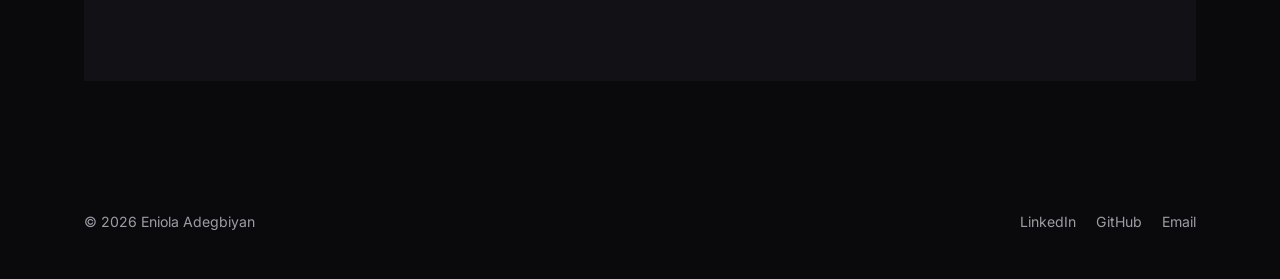
==== commit 28c1fc68: "Add files via upload" ====
--- a/index.html
+++ b/index.html
@@ -18,8 +18,8 @@
   <link rel="preconnect" href="https://fonts.googleapis.com" />
   <link rel="preconnect" href="https://fonts.gstatic.com" crossorigin />
   <link href="https://fonts.googleapis.com/css2?family=Fraunces:ital,opsz,wght@0,9..144,400;0,9..144,500;0,9..144,600;1,9..144,400;1,9..144,500&family=Inter:wght@400;500;600&display=swap" rel="stylesheet" />
-  <!-- ?v=12 makes browsers fetch fresh files. When you upload a changed file, raise the number (v=11, v=12...) in all 4 pages. -->
-  <link rel="stylesheet" href="style.css?v=12" />
+  <!-- ?v=13 makes browsers fetch fresh files. When you upload a changed file, raise the number (v=11, v=12...) in all 4 pages. -->
+  <link rel="stylesheet" href="style.css?v=13" />
   <script>document.documentElement.classList.add("js");</script>
 </head>
 <body data-page="home">
@@ -45,8 +45,8 @@
       });
     })();
   </script>
-  <script src="content.js?v=12"></script>
-  <script src="glow.js?v=12"></script>
-  <script src="main.js?v=12"></script>
+  <script src="content.js?v=13"></script>
+  <script src="glow.js?v=13"></script>
+  <script src="main.js?v=13"></script>
 </body>
 </html>
--- a/style.css
+++ b/style.css
@@ -329,6 +329,28 @@
 .contact-card h2 { font-family: var(--serif); font-weight: 500; font-size: clamp(2.4rem, 6vw, 4.6rem); letter-spacing: -0.03em; line-height: 1.02; position: relative; }
 .contact-card p { color: var(--soft); max-width: 34em; margin: 18px auto 0; position: relative; }
 .contact-card .cta-row { justify-content: center; position: relative; }
+
+/* "Hire me" menu in the header */
+.hire { position: relative; }
+.hire-menu { position: absolute; right: 0; top: calc(100% + 10px); min-width: 210px; padding: 6px; border-radius: 16px; border: 1px solid var(--line-strong); background: var(--surface-solid); box-shadow: 0 18px 40px rgba(0, 0, 0, 0.45); z-index: 60; display: flex; flex-direction: column; }
+.hire-menu[hidden] { display: none; }
+.hire-menu a { display: flex; align-items: center; gap: 12px; padding: 11px 12px; border-radius: 10px; color: var(--text); font-size: 0.9rem; white-space: nowrap; }
+.hire-menu a:hover, .hire-menu a:focus-visible { background: rgba(255, 255, 255, 0.06); }
+.hire-menu svg { color: var(--accent); flex: none; }
+.hire-menu a.wa svg { color: var(--green); }
+
+/* Contact icons */
+.icon-row { margin-top: 30px; display: flex; justify-content: center; flex-wrap: wrap; gap: 14px; position: relative; }
+.icon-btn { position: relative; width: 54px; height: 54px; border-radius: 50%; display: grid; place-items: center; border: 1px solid var(--line-strong); color: var(--text); background: rgba(255, 255, 255, 0.03); transition: transform 0.2s, background 0.2s, border-color 0.2s, color 0.2s; }
+.icon-btn:hover, .icon-btn:focus-visible { transform: translateY(-3px); border-color: var(--accent); color: var(--accent); }
+.icon-btn.primary { background: var(--accent); border-color: var(--accent); color: var(--accent-ink); }
+.icon-btn.primary:hover { color: var(--accent-ink); }
+.icon-btn.wa { color: var(--green); border-color: rgba(95, 208, 138, 0.45); }
+.icon-btn.wa:hover { background: rgba(95, 208, 138, 0.1); color: var(--green); }
+.icon-btn::after { content: attr(data-tip); position: absolute; top: calc(100% + 8px); left: 50%; transform: translateX(-50%); font-size: 0.72rem; color: var(--muted); white-space: nowrap; opacity: 0; transition: opacity 0.2s; pointer-events: none; }
+.icon-btn:hover::after, .icon-btn:focus-visible::after { opacity: 1; }
+@media (hover: none) { .icon-btn::after { opacity: 1; } .icon-row { row-gap: 30px; margin-bottom: 18px; } }
+@media (max-width: 680px) { .icon-row { gap: 10px; } .icon-btn { width: 48px; height: 48px; } .icon-btn svg { width: 20px; height: 20px; } }
 .contact-email { display: inline-block; margin-top: 26px; font-size: clamp(1.1rem, 2.4vw, 1.5rem); color: var(--accent); border-bottom: 1px solid rgba(232, 184, 106, 0.5); position: relative; word-break: break-all; }
 
 footer { max-width: var(--max); margin: 0 auto; padding: 34px 24px 46px; display: flex; justify-content: space-between; gap: 16px; flex-wrap: wrap; color: var(--muted); font-size: 0.88rem; }
@@ -362,7 +384,7 @@
   .header-inner { padding: 14px 18px; }
   .brand .full { display: none; }
   .nav { gap: 16px; font-size: 0.85rem; }
-  .nav .btn { display: none; }
+  .nav a[href="#contact"] { display: none; }
   main { padding: 0 18px; }
   .section { padding: 68px 0; }
   .hero h1 { margin-top: 20px; }
